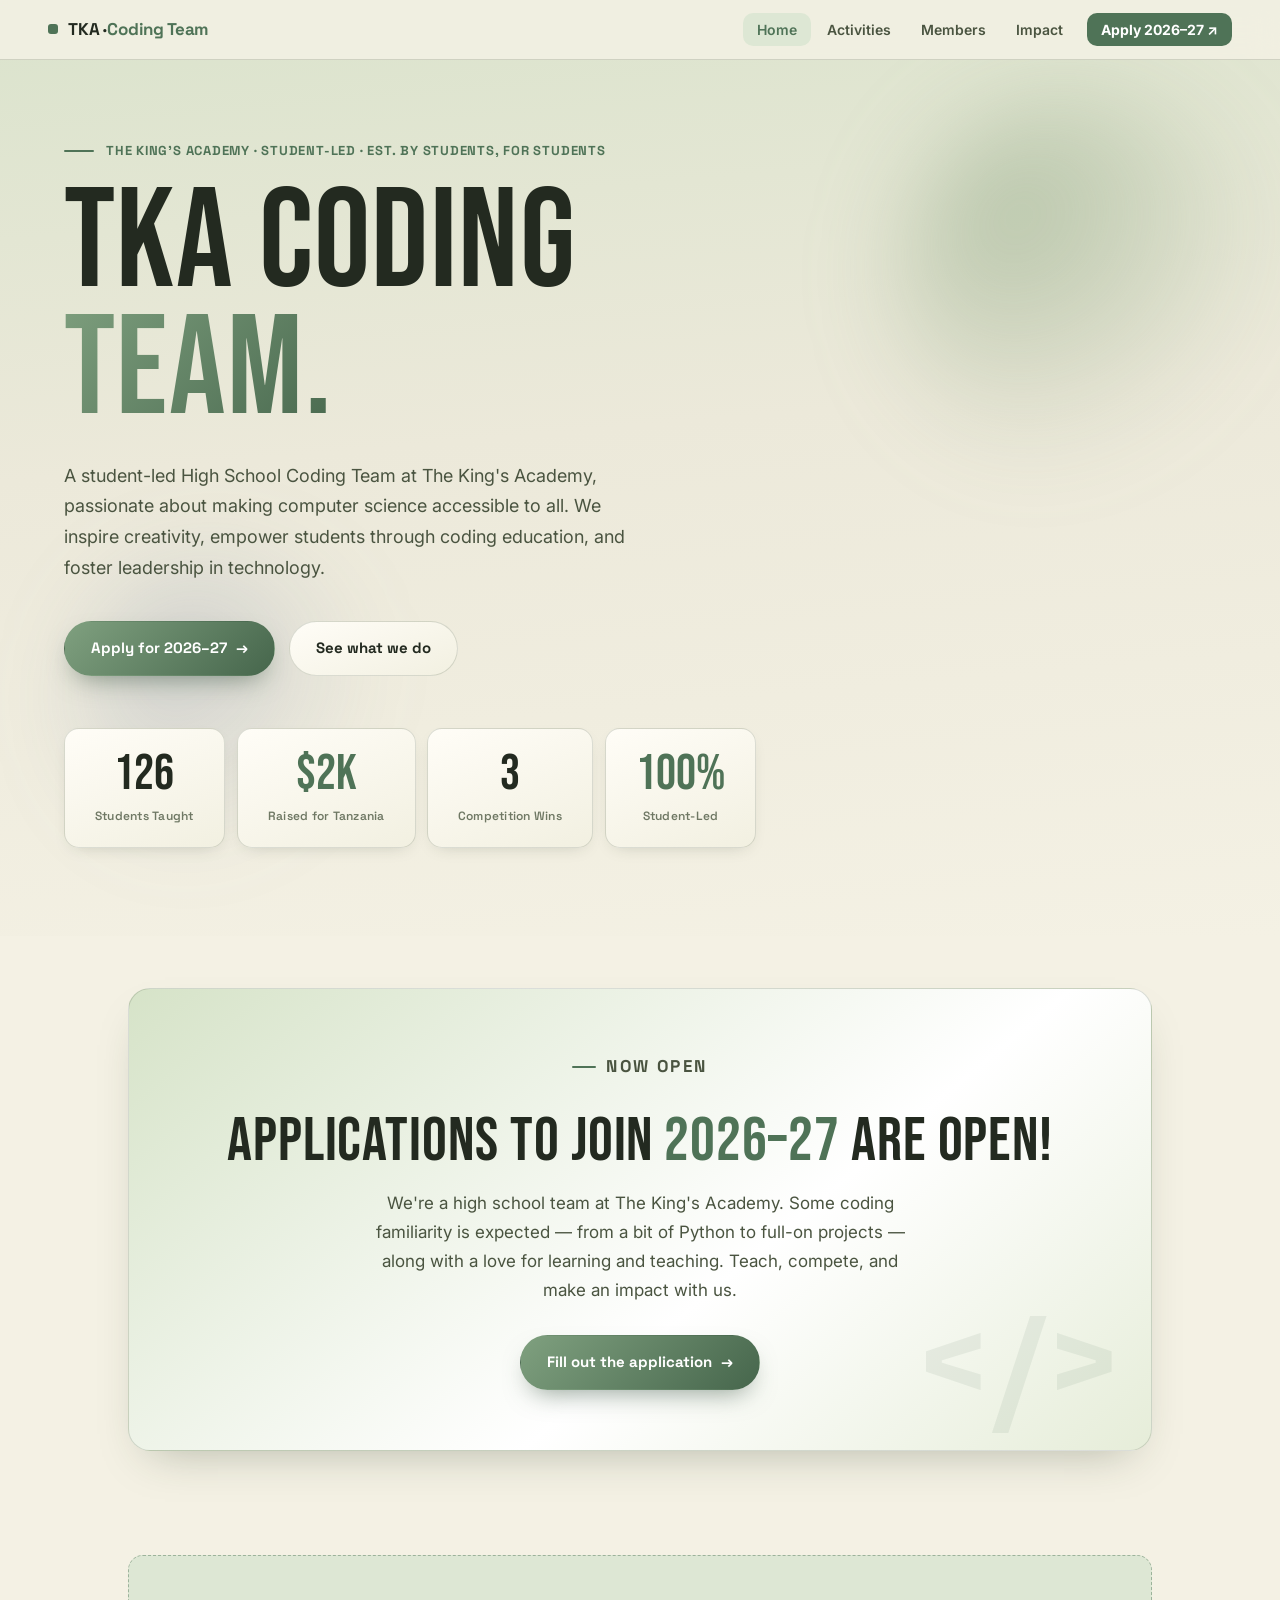
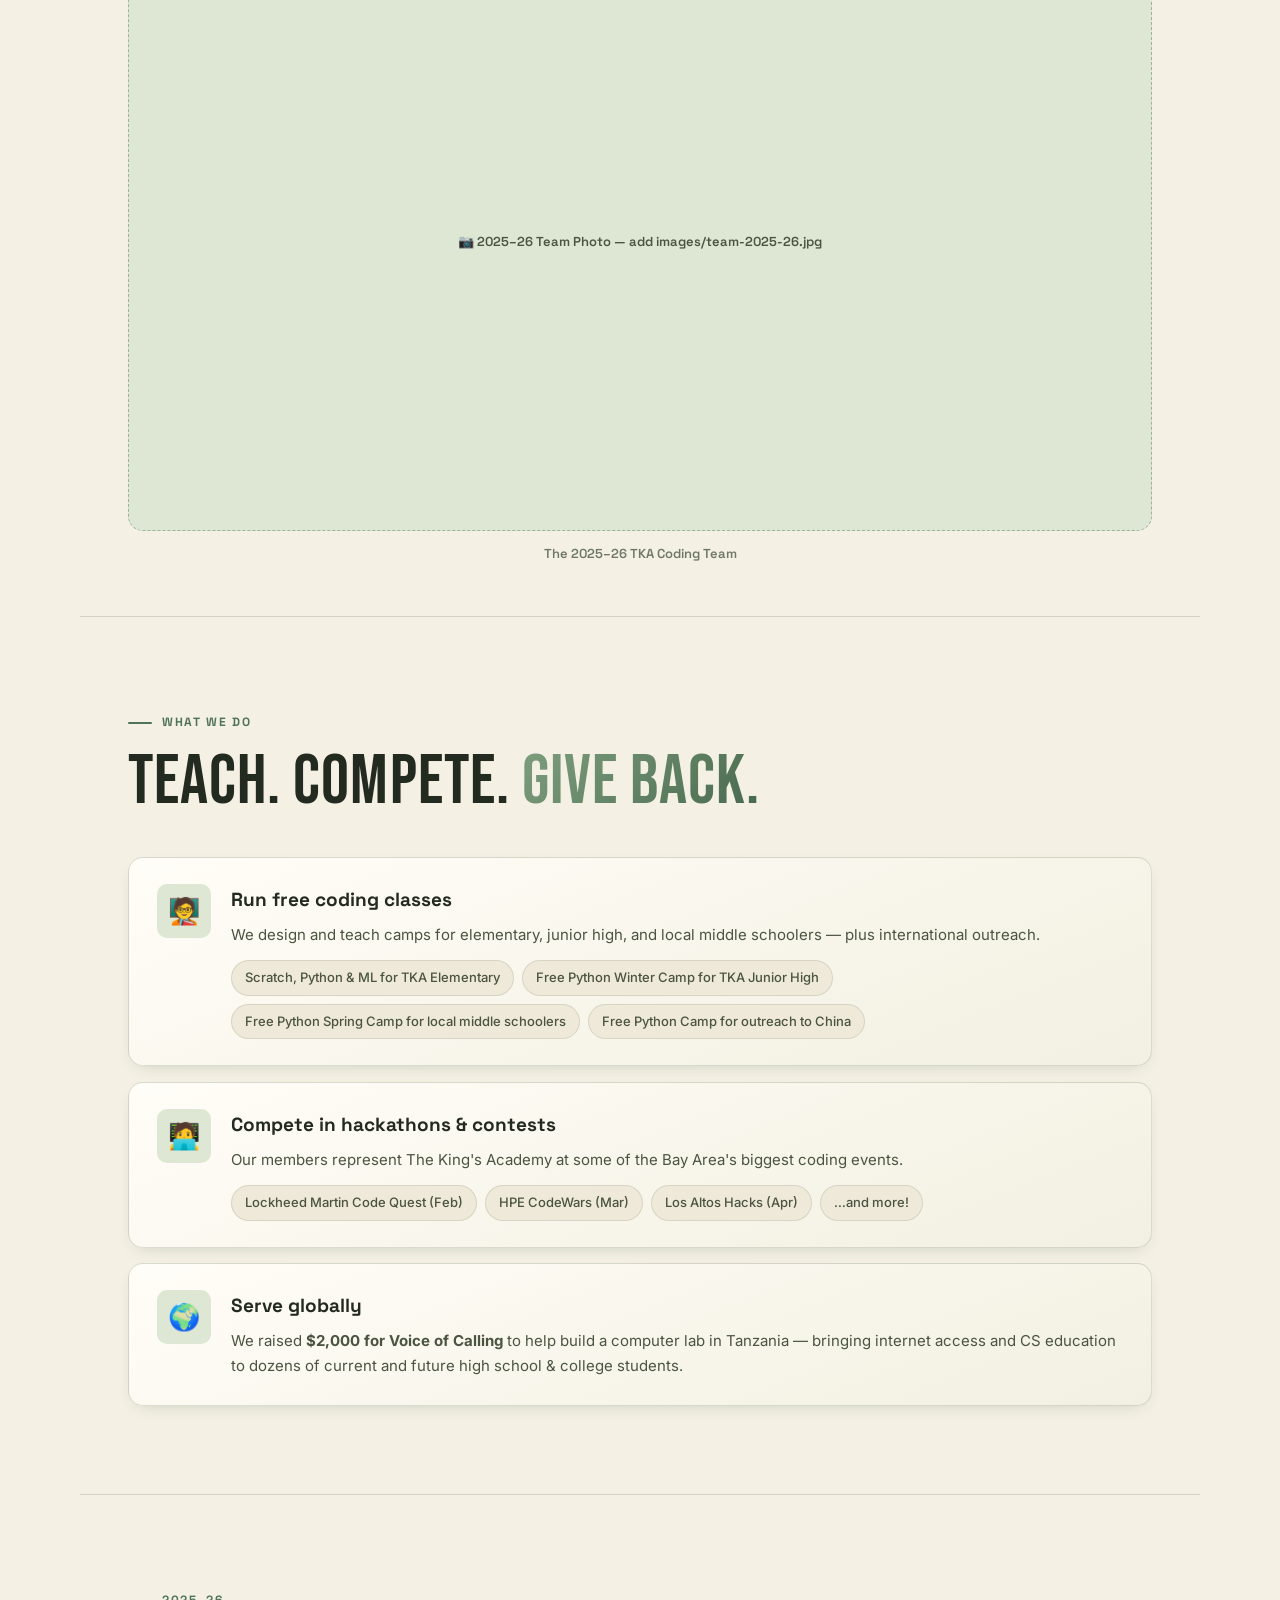
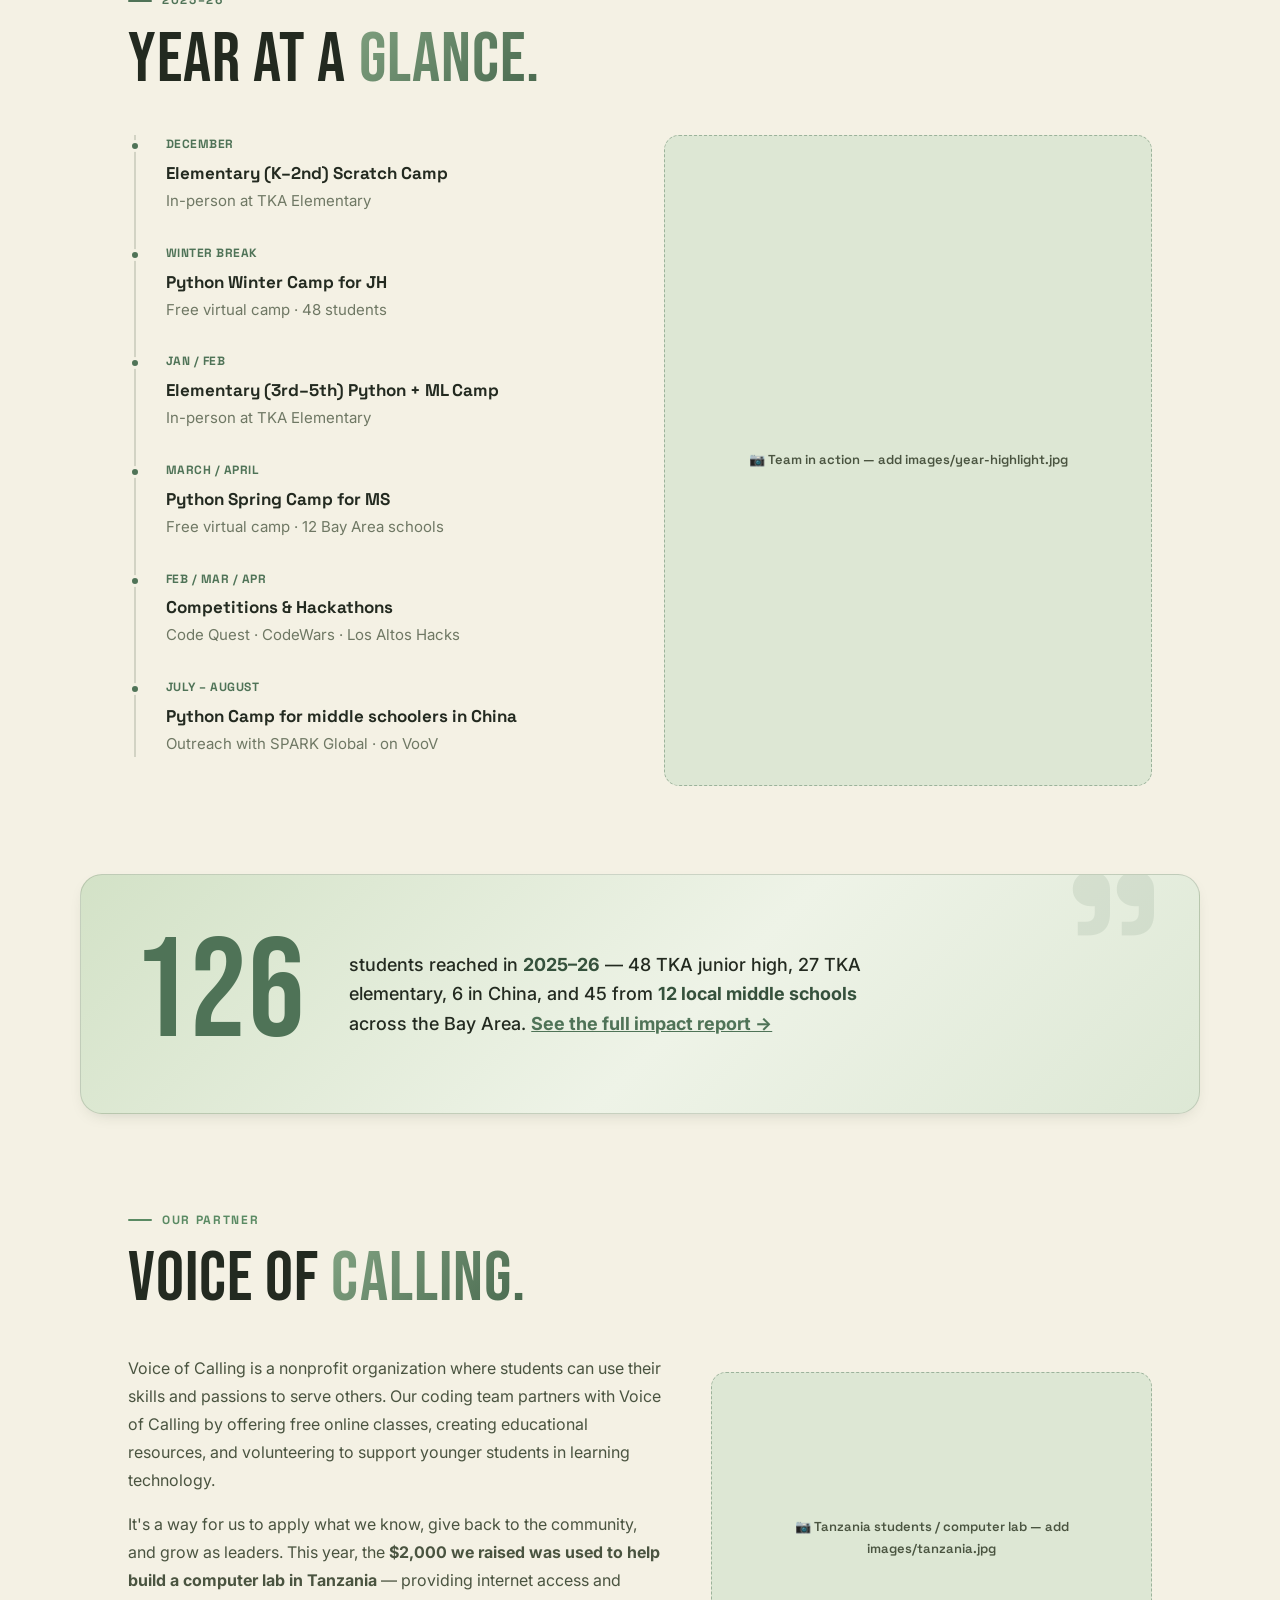
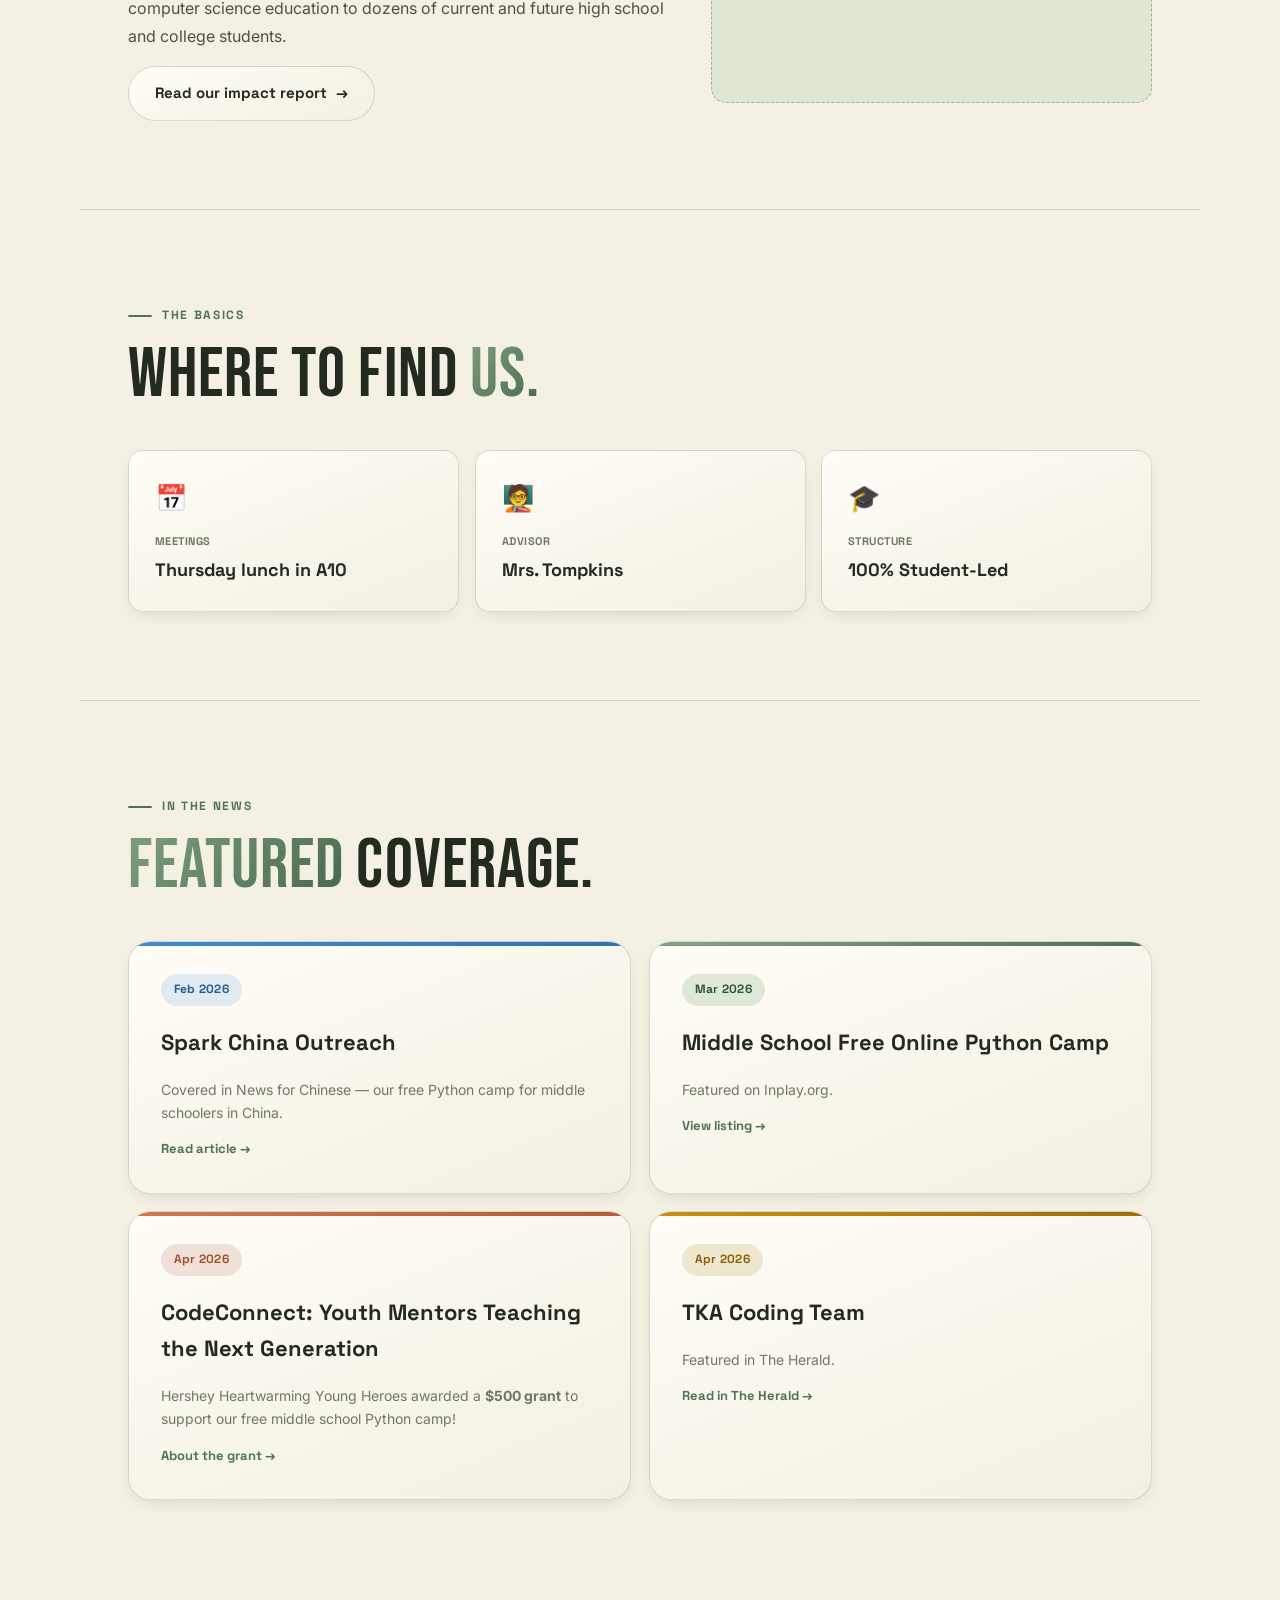
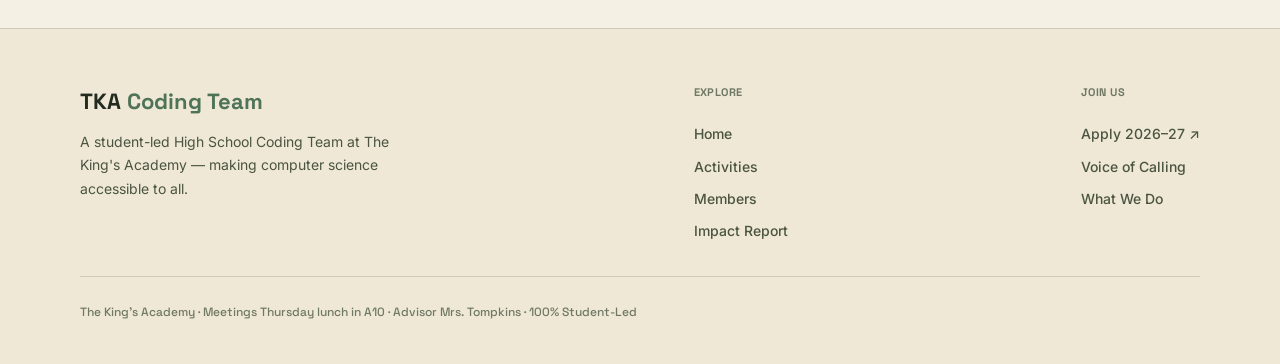
==== index.html @ 3246523d "create" ====
<!DOCTYPE html>
<html lang="en">
<head>
<meta charset="UTF-8">
<meta name="viewport" content="width=device-width, initial-scale=1.0">
<title>TKA Coding Team — The King's Academy</title>
<meta name="description" content="A student-led High School Coding Team at The King's Academy — making computer science accessible to all.">
<link rel="preconnect" href="https://fonts.googleapis.com">
<link rel="preconnect" href="https://fonts.gstatic.com" crossorigin>
<link href="https://fonts.googleapis.com/css2?family=Bebas+Neue&family=Inter:wght@400;500;600;700&family=Space+Grotesk:wght@400;500;600;700&display=swap" rel="stylesheet">
<link rel="icon" type="image/png" href="images/logo.png">
<link rel="apple-touch-icon" href="images/logo.png">
<link rel="stylesheet" href="css/styles.css">
</head>
<body>

<nav>
  <a href="index.html" class="nav-logo">TKA · <span>Coding Team</span></a>
  <button class="nav-toggle" aria-label="Menu">☰</button>
  <ul class="nav-links">
    <li><a href="index.html">Home</a></li>
    <li><a href="activities.html">Activities</a></li>
    <li><a href="members.html">Members</a></li>
    <li><a href="impact.html">Impact</a></li>
    <li><a href="https://docs.google.com/forms/d/12OOObvQFK_eyTiufzC-81fakIv8ijPtO2T-Ucrf9pNE/viewform" class="cta" target="_blank" rel="noopener">Apply 2026–27 ↗</a></li>
  </ul>
</nav>

<!-- ===================== HERO ===================== -->
<header class="hero">
  <div class="hero-watermark">&lt;/&gt;</div>
  <p class="hero-tag">The King's Academy · Student-Led · Est. by students, for students</p>
  <h1>TKA Coding<br><em>Team.</em></h1>
  <p class="hero-sub">A student-led High School Coding Team at The King's Academy, passionate about making computer science accessible to all. We inspire creativity, empower students through coding education, and foster leadership in technology.</p>
  <div class="hero-actions">
    <a class="btn btn-primary" href="https://docs.google.com/forms/d/12OOObvQFK_eyTiufzC-81fakIv8ijPtO2T-Ucrf9pNE/viewform" target="_blank" rel="noopener">Apply for 2026–27 <span class="arrow">→</span></a>
    <a class="btn btn-ghost" href="activities.html">See what we do</a>
  </div>
  <div class="hero-stats">
    <div class="hstat"><span class="hstat-num">126</span><div class="hstat-lbl">Students Taught</div></div>
    <div class="hstat"><span class="hstat-num"><em>$2K</em></span><div class="hstat-lbl">Raised for Tanzania</div></div>
    <div class="hstat"><span class="hstat-num">3</span><div class="hstat-lbl">Competition Wins</div></div>
    <div class="hstat"><span class="hstat-num"><em>100%</em></span><div class="hstat-lbl">Student-Led</div></div>
  </div>
</header>

<!-- ===================== APPLICATION CTA ===================== -->
<section class="section tight">
  <div class="apply-cta fi" style="padding:0;">
    <div class="apply-box">
      <p class="eyebrow">Now Open</p>
      <h2>Applications to join <em>2026–27</em> are open!</h2>
      <p>We're a high school team at The King's Academy. Some coding familiarity is expected — from a bit of Python to full-on projects — along with a love for learning and teaching. Teach, compete, and make an impact with us.</p>
      <a class="btn btn-primary" href="https://docs.google.com/forms/d/12OOObvQFK_eyTiufzC-81fakIv8ijPtO2T-Ucrf9pNE/viewform" target="_blank" rel="noopener">Fill out the application <span class="arrow">→</span></a>
    </div>
  </div>
</section>

<!-- ===================== TEAM PHOTO ===================== -->
<section class="section tight">
  <figure class="photo ratio-16-9 fi" data-label="2025–26 Team Photo — add images/team-2025-26.jpg">
    <img src="images/team-2025-26.jpg" alt="The 2025–26 TKA Coding Team" onerror="this.classList.add('missing')">
  </figure>
  <p class="photo-caption fi">The 2025–26 TKA Coding Team</p>
</section>

<div class="divider"></div>

<!-- ===================== WHAT WE DO ===================== -->
<section id="what" class="section">
  <p class="eyebrow fi">What We Do</p>
  <h2 class="sec fi">Teach. Compete. <em>Give back.</em></h2>
  <div class="do-list fi">
    <div class="do-item">
      <span class="ico">🧑‍🏫</span>
      <div>
        <h4>Run free coding classes</h4>
        <p>We design and teach camps for elementary, junior high, and local middle schoolers — plus international outreach.</p>
        <ul>
          <li>Scratch, Python &amp; ML for TKA Elementary</li>
          <li>Free Python Winter Camp for TKA Junior High</li>
          <li>Free Python Spring Camp for local middle schoolers</li>
          <li>Free Python Camp for outreach to China</li>
        </ul>
      </div>
    </div>
    <div class="do-item">
      <span class="ico">🧑‍💻</span>
      <div>
        <h4>Compete in hackathons &amp; contests</h4>
        <p>Our members represent The King's Academy at some of the Bay Area's biggest coding events.</p>
        <ul>
          <li>Lockheed Martin Code Quest (Feb)</li>
          <li>HPE CodeWars (Mar)</li>
          <li>Los Altos Hacks (Apr)</li>
          <li>…and more!</li>
        </ul>
      </div>
    </div>
    <div class="do-item">
      <span class="ico">🌍</span>
      <div>
        <h4>Serve globally</h4>
        <p>We raised <strong>$2,000 for Voice of Calling</strong> to help build a computer lab in Tanzania — bringing internet access and CS education to dozens of current and future high school &amp; college students.</p>
      </div>
    </div>
  </div>
</section>

<div class="divider"></div>

<!-- ===================== YEAR AT A GLANCE ===================== -->
<section class="section">
  <p class="eyebrow fi">2025–26</p>
  <h2 class="sec fi">Year at a <em>glance.</em></h2>
  <div class="two-col">
    <div class="fi">
      <div class="timeline">
        <div class="tl-item"><div class="tl-month">December</div><div class="tl-title">Elementary (K–2nd) Scratch Camp</div><div class="tl-desc">In-person at TKA Elementary</div></div>
        <div class="tl-item"><div class="tl-month">Winter Break</div><div class="tl-title">Python Winter Camp for JH</div><div class="tl-desc">Free virtual camp · 48 students</div></div>
        <div class="tl-item"><div class="tl-month">Jan / Feb</div><div class="tl-title">Elementary (3rd–5th) Python + ML Camp</div><div class="tl-desc">In-person at TKA Elementary</div></div>
        <div class="tl-item"><div class="tl-month">March / April</div><div class="tl-title">Python Spring Camp for MS</div><div class="tl-desc">Free virtual camp · 12 Bay Area schools</div></div>
        <div class="tl-item"><div class="tl-month">Feb / Mar / Apr</div><div class="tl-title">Competitions &amp; Hackathons</div><div class="tl-desc">Code Quest · CodeWars · Los Altos Hacks</div></div>
        <div class="tl-item"><div class="tl-month">July – August</div><div class="tl-title">Python Camp for middle schoolers in China</div><div class="tl-desc">Outreach with SPARK Global · on VooV</div></div>
      </div>
    </div>
    <div class="fi">
      <figure class="photo ratio-3-4" data-label="Team in action — add images/year-highlight.jpg">
        <img src="images/year-highlight.jpg" alt="Coding Team highlight" onerror="this.classList.add('missing')">
      </figure>
    </div>
  </div>
</section>

<!-- ===================== RECAP PULL BANNER ===================== -->
<div class="pull-banner fi">
  <div class="pb-num">126</div>
  <div class="pb-text">students reached in <strong>2025–26</strong> — 48 TKA junior high, 27 TKA elementary, 6 in China, and 45 from <strong>12 local middle schools</strong> across the Bay Area. <a href="impact.html" style="color:rgba(0,0,0,0.9);text-decoration:underline;">See the full impact report →</a></div>
</div>

<!-- ===================== VOICE OF CALLING ===================== -->
<section id="voc" class="section">
  <p class="eyebrow g fi">Our Partner</p>
  <h2 class="sec g fi">Voice of <em>Calling.</em></h2>
  <div class="voc">
    <div class="voc-text fi">
      <p>Voice of Calling is a nonprofit organization where students can use their skills and passions to serve others. Our coding team partners with Voice of Calling by offering free online classes, creating educational resources, and volunteering to support younger students in learning technology.</p>
      <p>It's a way for us to apply what we know, give back to the community, and grow as leaders. This year, the <strong>$2,000 we raised was used to help build a computer lab in Tanzania</strong> — providing internet access and computer science education to dozens of current and future high school and college students.</p>
      <a class="btn btn-ghost" href="impact.html">Read our impact report <span class="arrow">→</span></a>
    </div>
    <figure class="photo ratio-4-3 fi" data-label="Tanzania students / computer lab — add images/tanzania.jpg">
      <img src="images/tanzania.jpg" alt="Students in Tanzania" onerror="this.classList.add('missing')">
    </figure>
  </div>
</section>

<div class="divider"></div>

<!-- ===================== BASIC INFO ===================== -->
<section class="section">
  <p class="eyebrow fi">The Basics</p>
  <h2 class="sec fi">Where to find <em>us.</em></h2>
  <div class="info-strip fi">
    <div class="info-tile"><span class="ico">📅</span><div class="label">Meetings</div><div class="val">Thursday lunch in A10</div></div>
    <div class="info-tile"><span class="ico">🧑‍🏫</span><div class="label">Advisor</div><div class="val">Mrs. Tompkins</div></div>
    <div class="info-tile"><span class="ico">🎓</span><div class="label">Structure</div><div class="val">100% Student-Led</div></div>
  </div>
</section>

<div class="divider"></div>

<!-- ===================== FEATURED / PRESS ===================== -->
<section class="section">
  <p class="eyebrow fi">In the News</p>
  <h2 class="sec fi"><em>Featured</em> coverage.</h2>
  <div class="grid-2 fi">
    <a class="card" href="https://newsforchinese.com/v3/2026/02/10/%e5%ad%b8%e7%94%9f%e5%9c%98%e9%9a%8a%e5%95%9f%e5%8b%95%e5%9c%8b%e9%9a%9b-python-%e6%95%99%e8%82%b2%e6%8e%a8%e5%bb%a3/" target="_blank" rel="noopener"><div class="card-top top-winter"></div><span class="badge winter">Feb 2026</span><h3>Spark China Outreach</h3><p style="color:var(--muted);font-size:14px;">Covered in News for Chinese — our free Python camp for middle schoolers in China.</p><span class="card-link">Read article →</span></a>
    <a class="card" href="https://www.inplay.org/providers/the-kings-academy/middle-school-free-python-camp" target="_blank" rel="noopener"><div class="card-top top-spring"></div><span class="badge spring">Mar 2026</span><h3>Middle School Free Online Python Camp</h3><p style="color:var(--muted);font-size:14px;">Featured on Inplay.org.</p><span class="card-link">View listing →</span></a>
    <a class="card" href="https://ysa.org/grants/hershey/" target="_blank" rel="noopener"><div class="card-top top-coral"></div><span class="badge coral">Apr 2026</span><h3>CodeConnect: Youth Mentors Teaching the Next Generation</h3><p style="color:var(--muted);font-size:14px;">Hershey Heartwarming Young Heroes awarded a <strong>$500 grant</strong> to support our free middle school Python camp!</p><span class="card-link">About the grant →</span></a>
    <a class="card" href="https://www.tka.org/about/communications/board-default-page/~board/herald/post/tka-coding-wins-3-major-competitions-expands-global-cs-education" target="_blank" rel="noopener"><div class="card-top top-gold"></div><span class="badge gold">Apr 2026</span><h3>TKA Coding Team</h3><p style="color:var(--muted);font-size:14px;">Featured in The Herald.</p><span class="card-link">Read in The Herald →</span></a>
  </div>
</section>

<!-- ===================== FOOTER ===================== -->
<footer>
  <div class="footer-inner">
    <div>
      <div class="footer-brand">TKA <span>Coding Team</span></div>
      <div class="footer-tagline">A student-led High School Coding Team at The King's Academy — making computer science accessible to all.</div>
    </div>
    <div class="footer-nav">
      <div class="footer-col-title">Explore</div>
      <a href="index.html">Home</a>
      <a href="activities.html">Activities</a>
      <a href="members.html">Members</a>
      <a href="impact.html">Impact Report</a>
    </div>
    <div class="footer-nav">
      <div class="footer-col-title">Join Us</div>
      <a href="https://docs.google.com/forms/d/12OOObvQFK_eyTiufzC-81fakIv8ijPtO2T-Ucrf9pNE/viewform" target="_blank" rel="noopener">Apply 2026–27 ↗</a>
      <a href="index.html#voc">Voice of Calling</a>
      <a href="index.html#what">What We Do</a>
    </div>
  </div>
  <div class="footer-meta">
    The King's Academy · Meetings Thursday lunch in A10 · Advisor Mrs. Tompkins · 100% Student-Led
  </div>
</footer>

<script src="js/main.js"></script>
</body>
</html>
---- css/styles.css ----
/* ============================================================
   TKA Coding Team — "sage & code" design system
   Display: Space Grotesk  ·  Body: Inter
   Sage-green, gradient depth, faint code-editor background texture.
   ============================================================ */
*, *::before, *::after { box-sizing: border-box; margin: 0; padding: 0; }

:root {
  /* surfaces — pale sage */
  --bg: #f4f1e4;
  --bg2: #fffdf7;
  --bg3: #efe9d9;
  --bg-soft: #efe8d7;
  --border: rgba(58,74,52,0.13);
  --border2: rgba(58,74,52,0.18);

  /* text */
  --text: #232a20;        /* deep sage charcoal */
  --ink-2: #4a5440;
  --muted: #6f7864;
  --muted2: #a2aa94;

  /* sage green brand + muted supporting accents */
  --green: #4f7357;       --green-soft: #dde7d4;   --green-deep: #35513c;
  --green-bright: #83a483;                          /* light sage for gradients */
  --winter: #5786a8;      --winter-dim: #e0eaf0;   /* muted blue */
  --spring: #5a8a63;      --spring-dim: #dde8d7;   /* sage-green */
  --coral:  #b06a45;      --coral-dim: #efe1d7;    /* muted terracotta */
  --gold:   #927b34;      --gold-dim: #eee7cf;     /* olive gold */
  --accent: #5f6f95;      --accent-dim: #e4e7f0;   /* muted slate */

  /* gradients — soft sage depth */
  --grad-green: linear-gradient(135deg, #7fa07f 0%, #46664c 100%);
  --grad-green-deep: linear-gradient(135deg, #5c7f62 0%, #35513c 100%);
  --grad-soft: linear-gradient(158deg, #fffdf7 0%, #f2f0e1 100%);
  --grad-hero: linear-gradient(175deg, #dae3cc 0%, #ece9da 46%, #f4f1e4 100%);
  --grad-page: radial-gradient(1100px 640px at 82% -12%, rgba(120,150,110,0.16), transparent 60%),
               radial-gradient(860px 560px at -6% 14%, rgba(79,115,87,0.12), transparent 58%);

  /* faint computer-code background texture */
  --code-bg: url("data:image/svg+xml,%3Csvg%20xmlns%3D%27http%3A%2F%2Fwww.w3.org%2F2000%2Fsvg%27%20width%3D%27380%27%20height%3D%27320%27%3E%3Cg%20fill%3D%27%2338553f%27%20fill-opacity%3D%270.055%27%20font-family%3D%27ui-monospace%2CSFMono-Regular%2CMenlo%2CConsolas%2Cmonospace%27%20font-size%3D%2715%27%3E%3Ctext%20x%3D%2722%27%20y%3D%2730%27%20xml%3Aspace%3D%27preserve%27%3Edef%20teach%28student%29%3A%3C%2Ftext%3E%3Ctext%20x%3D%2722%27%20y%3D%2756%27%20xml%3Aspace%3D%27preserve%27%3E%20%20%20%20while%20student.curious%3A%3C%2Ftext%3E%3Ctext%20x%3D%2722%27%20y%3D%2782%27%20xml%3Aspace%3D%27preserve%27%3E%20%20%20%20%20%20%20%20learn%28%22python%22%29%3C%2Ftext%3E%3Ctext%20x%3D%2722%27%20y%3D%27108%27%20xml%3Aspace%3D%27preserve%27%3E%20%20%20%20%20%20%20%20build%28project%29%3C%2Ftext%3E%3Ctext%20x%3D%2722%27%20y%3D%27134%27%20xml%3Aspace%3D%27preserve%27%3E%20%20%20%20return%20confidence%3C%2Ftext%3E%3Ctext%20x%3D%2722%27%20y%3D%27186%27%20xml%3Aspace%3D%27preserve%27%3Efor%20kid%20in%20classroom%3A%3C%2Ftext%3E%3Ctext%20x%3D%2722%27%20y%3D%27212%27%20xml%3Aspace%3D%27preserve%27%3E%20%20%20%20kid.write_code%28%29%3C%2Ftext%3E%3Ctext%20x%3D%2722%27%20y%3D%27264%27%20xml%3Aspace%3D%27preserve%27%3Eimpact%20%3D%20mentors%20%2A%20students%3C%2Ftext%3E%3Ctext%20x%3D%2722%27%20y%3D%27290%27%20xml%3Aspace%3D%27preserve%27%3Eprint%28%22TKA%20Coding%20Team%22%29%3C%2Ftext%3E%3C%2Fg%3E%3C%2Fsvg%3E");

  --shadow-sm: 0 6px 18px -10px rgba(40,55,35,0.28);
  --shadow: 0 20px 44px -22px rgba(40,55,35,0.34);
  --shadow-lg: 0 40px 70px -28px rgba(40,55,35,0.46);

  --maxw: 1120px;
  --r-lg: 22px;
  --r-md: 15px;
  --r-sm: 10px;

  --font-display: 'Space Grotesk', ui-sans-serif, system-ui, sans-serif;
  --font-body: 'Inter', ui-sans-serif, system-ui, sans-serif;
  --font-title: 'Bebas Neue', 'Space Grotesk', sans-serif;
}

html { scroll-behavior: smooth; }
body {
  background-color: var(--bg);
  background-image: var(--code-bg), var(--grad-page);
  background-attachment: fixed;
  color: var(--text);
  font-family: var(--font-body);
  overflow-x: hidden;
  line-height: 1.65;
  -webkit-font-smoothing: antialiased;
}
a { color: inherit; }
::selection { background: var(--green-soft); color: var(--green-deep); }

/* ---------- NAV ---------- */
nav {
  position: fixed; top: 0; left: 0; right: 0; z-index: 200;
  background: rgba(244,241,228,0.85); backdrop-filter: blur(14px);
  border-bottom: 1px solid var(--border2);
  padding: 0 48px; height: 60px;
  display: flex; align-items: center; justify-content: space-between;
}
.nav-logo {
  font-family: var(--font-display); font-size: 17px; font-weight: 800;
  color: var(--text); text-decoration: none; letter-spacing: -0.01em;
  display: inline-flex; align-items: center;
}
.nav-logo::before { content: ''; width: 10px; height: 10px; border-radius: 3px; background: var(--green); display: inline-block; margin-right: 10px; }
.nav-logo span { color: var(--green); }
.nav-links { display: flex; gap: 2px; list-style: none; align-items: center; }
.nav-links a {
  color: var(--ink-2); text-decoration: none; font-size: 14px; font-weight: 600;
  padding: 8px 14px; border-radius: var(--r-sm); transition: all 0.15s;
}
.nav-links a:hover, .nav-links a.active { color: var(--green); background: var(--green-soft); }
.nav-links a.cta {
  background: var(--green); color: #fff; font-weight: 700; margin-left: 8px;
}
.nav-links a.cta:hover { background: var(--green-deep); color: #fff; }
.nav-toggle { display: none; background: none; border: none; color: var(--text); font-size: 22px; cursor: pointer; padding: 6px 10px; }
@media (max-width: 820px) {
  nav { padding: 0 18px; }
  .nav-toggle { display: block; }
  .nav-links {
    position: absolute; top: 60px; left: 0; right: 0; flex-direction: column;
    background: rgba(244,241,228,0.96); backdrop-filter: blur(14px);
    border-bottom: 1px solid var(--border2); box-shadow: var(--shadow);
    padding: 12px 18px; gap: 4px; display: none;
  }
  .nav-links.open { display: flex; }
  .nav-links a { width: 100%; padding: 13px 14px; }
  .nav-links a.cta { margin-left: 0; text-align: center; margin-top: 6px; }
}

/* ---------- LAYOUT PRIMITIVES ---------- */
.section { max-width: var(--maxw); margin: 0 auto; padding: 88px 48px; }
.section.tight { padding-top: 52px; padding-bottom: 52px; }
@media (max-width: 640px) { .section { padding: 58px 24px; } }

.divider { width: min(var(--maxw), calc(100% - 96px)); height: 1px; margin: 0 auto; background: var(--border2); }

.eyebrow {
  font-family: var(--font-display); font-size: 12px; font-weight: 700;
  letter-spacing: 0.14em; text-transform: uppercase; color: var(--green);
  margin-bottom: 14px; display: inline-flex; align-items: center; gap: 10px;
}
.eyebrow::before { content: ''; width: 24px; height: 2px; background: var(--green); border-radius: 2px; }
.eyebrow.g { color: var(--spring); }
.eyebrow.g::before { background: var(--spring); }
.eyebrow.c { color: var(--coral); }
.eyebrow.c::before { background: var(--coral); }
.eyebrow.gold { color: var(--gold); }
.eyebrow.gold::before { background: var(--gold); }

h2.sec {
  font-family: var(--font-title); font-size: clamp(42px, 5.6vw, 70px);
  font-weight: 400; line-height: 1.0; letter-spacing: 0.015em; margin-bottom: 40px;
}
h2.sec em { font-style: normal; background: var(--grad-green); -webkit-background-clip: text; background-clip: text; color: transparent; }
h2.sec.g em { background: linear-gradient(135deg, #83a483, #46664c); -webkit-background-clip: text; background-clip: text; color: transparent; }
h2.sec.c em { background: linear-gradient(135deg, #d1794f, #9c4522); -webkit-background-clip: text; background-clip: text; color: transparent; }
.sec-intro { font-size: 17px; color: var(--ink-2); max-width: 640px; margin: -22px 0 44px; line-height: 1.7; font-weight: 450; }

/* ---------- HERO ---------- */
.hero {
  min-height: 86vh; display: flex; flex-direction: column; justify-content: center;
  padding: 140px 64px 88px; position: relative; overflow: hidden;
  background: var(--grad-hero);
}
.hero-watermark { display: none; }
.hero-tag {
  font-family: var(--font-display); font-size: 13px; font-weight: 700;
  letter-spacing: 0.06em; color: var(--green); margin-bottom: 20px;
  display: inline-flex; align-items: center; gap: 12px; text-transform: uppercase;
}
.hero-tag::before { content: ''; width: 30px; height: 2px; background: var(--green); border-radius: 2px; }
.hero h1 {
  font-family: var(--font-title); font-size: clamp(66px, 11vw, 150px);
  font-weight: 400; line-height: 0.9; letter-spacing: 0.01em; margin-bottom: 26px;
}
.hero h1 em { font-style: normal; background: var(--grad-green); -webkit-background-clip: text; background-clip: text; color: transparent; }
.hero-sub { font-size: 18px; color: var(--ink-2); max-width: 580px; line-height: 1.7; margin-bottom: 38px; }
.hero-actions { display: flex; gap: 14px; flex-wrap: wrap; margin-bottom: 52px; }
.hero-stats { display: flex; gap: 12px; flex-wrap: wrap; width: fit-content; }
.hstat {
  background: var(--grad-soft); border: 1px solid var(--border2); border-radius: var(--r-md);
  padding: 20px 30px; text-align: center; box-shadow: var(--shadow-sm);
}
.hstat-num { font-family: var(--font-title); font-size: 50px; font-weight: 400; color: var(--text); display: block; line-height: 1; }
.hstat-num em { font-style: normal; color: var(--green); }
.hstat-lbl { font-family: var(--font-display); font-size: 12px; font-weight: 600; color: var(--muted); letter-spacing: 0.02em; margin-top: 8px; }
@media (max-width: 640px) {
  .hero { padding: 120px 24px 56px; min-height: 78vh; }
  .hero-stats { width: 100%; }
  .hstat { flex: 1 1 42%; padding: 16px 12px; }
}

/* ---------- BUTTONS ---------- */
.btn {
  display: inline-flex; align-items: center; gap: 9px; text-decoration: none;
  font-family: var(--font-display); font-weight: 700; font-size: 15px;
  padding: 14px 26px; border-radius: 100px; transition: transform 0.16s, box-shadow 0.16s, background 0.16s, color 0.16s;
  border: 1px solid transparent; cursor: pointer;
}
.btn-primary { background: var(--grad-green); color: #fff; box-shadow: 0 12px 26px -10px rgba(53,81,60,0.55); }
.btn-primary:hover { background: var(--grad-green-deep); transform: translateY(-2px); }
.btn-ghost { background: var(--grad-soft); color: var(--text); border-color: var(--border2); }
.btn-ghost:hover { border-color: var(--green); color: var(--green); transform: translateY(-2px); }
.btn .arrow { transition: transform 0.16s; }
.btn:hover .arrow { transform: translateX(3px); }

/* ---------- PHOTO PLACEHOLDERS ---------- */
/* Drop a matching file into /images and it appears automatically. */
.photo {
  position: relative; border-radius: var(--r-md); overflow: hidden;
  background: var(--green-soft); border: 1px solid var(--border2); min-height: 200px;
  display: flex; align-items: center; justify-content: center;
}
.photo img { width: 100%; height: 100%; object-fit: cover; display: block; }
.photo img.missing { display: none; }
.photo::after {
  content: '📷  ' attr(data-label);
  position: absolute; inset: 0; display: none;
  align-items: center; justify-content: center; text-align: center; padding: 24px;
  font-family: var(--font-display); font-weight: 600; font-size: 13px;
  color: var(--ink-2); line-height: 1.7;
}
.photo:has(img.missing)::after, .photo.empty::after { display: flex; }
.photo:has(img.missing), .photo.empty { border-style: dashed; border-color: rgba(79,115,87,0.45); }
.photo.ratio-4-3 { aspect-ratio: 4 / 3; }
.photo.ratio-1-1 { aspect-ratio: 1 / 1; }
.photo.ratio-16-9 { aspect-ratio: 16 / 9; }
.photo.ratio-3-4 { aspect-ratio: 3 / 4; }

.photo-caption { font-family: var(--font-display); font-size: 13px; font-weight: 600; color: var(--muted); margin-top: 12px; text-align: center; }

.photo-grid { display: grid; gap: 16px; }
.photo-grid.cols-2 { grid-template-columns: 1fr 1fr; }
.photo-grid.cols-3 { grid-template-columns: repeat(3, 1fr); }
@media (max-width: 720px) { .photo-grid.cols-3 { grid-template-columns: 1fr 1fr; } }
@media (max-width: 520px) { .photo-grid.cols-2, .photo-grid.cols-3 { grid-template-columns: 1fr; } }

/* ---------- CAROUSEL ---------- */
.carousel { position: relative; }
.carousel-track-wrap { overflow: hidden; border-radius: var(--r-lg); box-shadow: var(--shadow-sm); border: 1px solid var(--border2); }
.carousel-track { display: flex; transition: transform 0.5s cubic-bezier(0.22, 1, 0.36, 1); }
.carousel-slide { min-width: 100%; }
.carousel-slide .photo { border-radius: 0; aspect-ratio: 16 / 9; min-height: 0; border: none; }
.carousel-slide .slide-caption {
  display: flex; align-items: center; gap: 12px; margin-top: 16px;
  font-size: 15px; color: var(--ink-2); font-weight: 500; flex-wrap: wrap;
}
.carousel-slide .slide-caption .tag {
  font-family: var(--font-display); font-size: 12px; font-weight: 700; letter-spacing: 0.03em;
  text-transform: uppercase; color: #fff; background: var(--green);
  padding: 5px 13px; border-radius: 100px;
}
.carousel-btn {
  position: absolute; top: calc(50% - 34px); transform: translateY(-50%); z-index: 5;
  width: 46px; height: 46px; border-radius: 50%; border: 1px solid var(--border2);
  background: rgba(255,255,255,0.94); backdrop-filter: blur(6px); color: var(--green);
  font-size: 22px; cursor: pointer; display: flex; align-items: center; justify-content: center;
  transition: all 0.15s; box-shadow: var(--shadow-sm); font-family: var(--font-display); line-height: 0;
}
.carousel-btn:hover { background: var(--green); color: #fff; }
.carousel-btn.prev { left: 16px; }
.carousel-btn.next { right: 16px; }
.carousel-dots { display: flex; gap: 8px; justify-content: center; margin-top: 20px; }
.carousel-dot { width: 8px; height: 8px; border-radius: 50%; background: var(--muted2); border: none; cursor: pointer; padding: 0; transition: all 0.2s; }
.carousel-dot.active { background: var(--green); width: 26px; border-radius: 100px; }
@media (max-width: 640px) { .carousel-slide .photo { aspect-ratio: 4/3; } }

/* ---------- CARDS / INFO ---------- */
.card {
  background: var(--grad-soft); border: 1px solid var(--border2); border-radius: var(--r-lg);
  padding: 32px; position: relative; overflow: hidden; box-shadow: var(--shadow-sm);
  transition: transform 0.2s, box-shadow 0.2s, border-color 0.2s; text-decoration: none; color: inherit;
  display: block;
}
.card:hover { transform: translateY(-3px); box-shadow: var(--shadow); }
a.card:hover { border-color: var(--green); }
.card-top { height: 4px; position: absolute; top: 0; left: 0; right: 0; }
.top-winter { background: linear-gradient(90deg, #3d8fd0, #2b74b0); }
.top-spring { background: linear-gradient(90deg, var(--green-bright), var(--green)); }
.top-coral  { background: linear-gradient(90deg, #d1794f, #b85a34); }
.top-gold   { background: linear-gradient(90deg, #c79215, #9c6e0a); }

.card-link { display: inline-flex; align-items: center; gap: 6px; margin-top: 14px; font-family: var(--font-display); font-size: 13px; font-weight: 700; color: var(--green); }
a.card:hover .card-link { text-decoration: underline; }

.badge {
  display: inline-flex; align-items: center; gap: 6px; font-family: var(--font-display);
  font-size: 12px; font-weight: 700; letter-spacing: 0.02em;
  padding: 6px 13px; border-radius: 100px; margin-bottom: 18px;
}
.badge.winter { background: var(--winter-dim); color: #235f92; }
.badge.spring { background: var(--spring-dim); color: var(--green-deep); }
.badge.coral  { background: var(--coral-dim); color: #a1502f; }
.badge.gold   { background: var(--gold-dim); color: #8a6109; }

.card h3 { font-family: var(--font-display); font-size: 22px; font-weight: 700; margin-bottom: 18px; color: var(--text); }
.info-row { display: flex; gap: 10px; margin-bottom: 10px; font-size: 15px; color: var(--ink-2); line-height: 1.5; }
.info-row .ic { flex-shrink: 0; }
.info-row strong { color: var(--text); font-weight: 700; }
.card-note { margin-top: 20px; padding-top: 18px; border-top: 1px solid var(--border); font-size: 14px; color: var(--ink-2); line-height: 1.7; }
.card-note strong { font-family: var(--font-display); font-size: 11px; font-weight: 700; letter-spacing: 0.04em; text-transform: uppercase; color: var(--muted); display: block; margin-bottom: 8px; }

.grid-2 { display: grid; grid-template-columns: 1fr 1fr; gap: 18px; }
.grid-3 { display: grid; grid-template-columns: repeat(3, 1fr); gap: 18px; }
@media (max-width: 820px) { .grid-3 { grid-template-columns: 1fr 1fr; } }
@media (max-width: 700px) { .grid-2 { grid-template-columns: 1fr; } }
@media (max-width: 560px) { .grid-3 { grid-template-columns: 1fr; } }

.result-pill { display: inline-flex; align-items: center; gap: 7px; margin: 6px 6px 0 0; padding: 8px 14px; border-radius: 100px; font-size: 14px; font-weight: 700; background: var(--gold-dim); color: #8a6109; white-space: nowrap; max-width: 100%; }

/* ---------- PULL BANNER ---------- */
.pull-banner {
  max-width: var(--maxw); margin: 0 auto; border-radius: var(--r-lg);
  background: linear-gradient(135deg, #d3e2c7 0%, #eef3e7 55%, #dde8d5 100%);
  padding: 56px 52px; display: flex; align-items: center; gap: 44px;
  overflow: hidden; position: relative; border: 1px solid var(--border2); box-shadow: var(--shadow-sm);
}
.pull-banner.green { background: linear-gradient(135deg, #d3e2c7, #dfe8ef); }
.pull-banner::after {
  content: '"'; position: absolute; right: 34px; top: -30px;
  font-family: var(--font-display); font-size: 200px; font-weight: 800; color: rgba(79,115,87,0.12);
  line-height: 1; pointer-events: none;
}
.pb-num { font-family: var(--font-title); font-size: clamp(74px,11vw,142px); font-weight: 400; color: var(--green); line-height: 0.9; letter-spacing: 0.01em; flex-shrink: 0; }
.pb-text { color: var(--text); font-size: 18px; line-height: 1.65; max-width: 520px; font-weight: 500; }
.pb-text strong { color: var(--green-deep); font-weight: 700; }
.pb-text a { color: var(--green) !important; font-weight: 700; text-decoration: underline; }
@media (max-width: 640px) { .pull-banner { flex-direction: column; gap: 16px; padding: 42px 26px; text-align: center; } }

/* ---------- APPLICATION CTA ---------- */
.apply-cta { max-width: var(--maxw); margin: 0 auto; }
.apply-box {
  background: linear-gradient(140deg, #d6e3c8 0%, #ffffff 60%, #e6edd9 100%);
  border: 1px solid var(--border2); border-radius: var(--r-lg);
  padding: 60px 52px; text-align: center; position: relative; overflow: hidden;
  box-shadow: var(--shadow);
}
.apply-box::before { content: '</>'; position: absolute; right: 26px; bottom: -20px; font-family: var(--font-display); font-size: 130px; font-weight: 800; color: rgba(79,115,87,0.09); pointer-events: none; }
.apply-box > * { position: relative; }
.apply-box .eyebrow { justify-content: center; }
.apply-box h2 { font-family: var(--font-title); font-size: clamp(38px,5.4vw,62px); font-weight: 400; line-height: 1.0; letter-spacing: 0.015em; margin-bottom: 16px; }
.apply-box h2 em { font-style: normal; color: var(--green); }
.apply-box p { color: var(--ink-2); font-size: 17px; max-width: 540px; margin: 0 auto 30px; line-height: 1.7; }
@media (max-width: 640px) { .apply-box { padding: 44px 26px; } }

/* ---------- BOARD / MEMBERS ---------- */
.board-grid { display: grid; grid-template-columns: repeat(4, 1fr); gap: 18px; }
@media (max-width: 900px) { .board-grid { grid-template-columns: repeat(3, 1fr); } }
@media (max-width: 640px) { .board-grid { grid-template-columns: repeat(2, 1fr); } }
@media (max-width: 420px) { .board-grid { grid-template-columns: 1fr; } }
.board-card { background: var(--grad-soft); border: 1px solid var(--border2); border-radius: var(--r-md); overflow: hidden; box-shadow: var(--shadow-sm); transition: transform 0.2s, box-shadow 0.2s; }
.board-card:hover { transform: translateY(-3px); box-shadow: var(--shadow); }
.board-card .photo { border-radius: 0; border: none; border-bottom: 1px solid var(--border); }
.board-body { padding: 18px 18px 20px; }
.board-role { font-family: var(--font-display); font-size: 11px; font-weight: 700; letter-spacing: 0.04em; text-transform: uppercase; color: var(--green); margin-bottom: 6px; }
.board-name { font-family: var(--font-display); font-size: 19px; font-weight: 700; }
.board-grade { font-size: 13px; color: var(--muted); margin-top: 2px; font-weight: 500; }

.roster { display: grid; grid-template-columns: repeat(auto-fill, minmax(220px, 1fr)); gap: 12px; }
.member-chip { display: flex; align-items: center; gap: 12px; background: var(--grad-soft); border: 1px solid var(--border2); border-radius: var(--r-sm); padding: 12px 16px; box-shadow: var(--shadow-sm); transition: transform 0.15s, box-shadow 0.15s; }
.member-chip:hover { transform: translateY(-2px); box-shadow: var(--shadow); }
.avatar { width: 40px; height: 40px; border-radius: 50%; flex-shrink: 0; color: #fff; display: flex; align-items: center; justify-content: center; font-family: var(--font-display); font-size: 14px; font-weight: 700; background: var(--green); }
.member-info { min-width: 0; }
.member-name { font-family: var(--font-display); font-size: 15px; font-weight: 700; color: var(--text); }
.member-grade { font-size: 12px; color: var(--muted); font-weight: 500; }

/* ---------- TIMELINE ---------- */
.timeline { border-left: 2px solid var(--border2); padding-left: 30px; margin-left: 6px; }
.tl-item { position: relative; padding-bottom: 30px; }
.tl-item:last-child { padding-bottom: 0; }
.tl-item::before { content: ''; position: absolute; left: -37px; top: 5px; width: 12px; height: 12px; border-radius: 50%; background: var(--green); border: 3px solid var(--bg); }
.tl-month { font-family: var(--font-display); font-size: 12px; font-weight: 700; letter-spacing: 0.04em; text-transform: uppercase; color: var(--green); margin-bottom: 4px; }
.tl-title { font-family: var(--font-display); font-size: 17px; font-weight: 700; color: var(--text); }
.tl-desc { font-size: 15px; color: var(--muted); margin-top: 2px; }

/* ---------- INFO STRIP ---------- */
.info-strip { display: grid; grid-template-columns: repeat(3, 1fr); gap: 16px; }
@media (max-width: 700px) { .info-strip { grid-template-columns: 1fr; } }
.info-tile { background: var(--grad-soft); border: 1px solid var(--border2); border-radius: var(--r-md); padding: 26px; box-shadow: var(--shadow-sm); }
.info-tile .ico { font-size: 26px; margin-bottom: 12px; display: block; }
.info-tile .label { font-family: var(--font-display); font-size: 11px; font-weight: 700; letter-spacing: 0.04em; text-transform: uppercase; color: var(--muted); margin-bottom: 5px; }
.info-tile .val { font-family: var(--font-display); font-size: 18px; font-weight: 700; color: var(--text); }

/* ---------- WHAT WE DO ---------- */
.do-list { display: flex; flex-direction: column; gap: 16px; }
.do-item { display: flex; gap: 20px; align-items: flex-start; background: var(--grad-soft); border: 1px solid var(--border2); border-radius: var(--r-md); padding: 26px 28px; box-shadow: var(--shadow-sm); transition: transform 0.2s, box-shadow 0.2s; }
.do-item:hover { transform: translateY(-2px); box-shadow: var(--shadow); }
.do-item .ico { font-size: 26px; flex-shrink: 0; background: var(--green-soft); width: 54px; height: 54px; display: flex; align-items: center; justify-content: center; border-radius: var(--r-sm); }
.do-item h4 { font-family: var(--font-display); font-size: 19px; font-weight: 700; margin-bottom: 8px; }
.do-item p { font-size: 15px; color: var(--ink-2); line-height: 1.65; }
.do-item ul { list-style: none; margin-top: 12px; display: flex; flex-wrap: wrap; gap: 8px; }
.do-item li { font-size: 13px; font-weight: 500; color: var(--ink-2); background: var(--bg3); border: 1px solid var(--border); padding: 6px 13px; border-radius: 100px; }

/* ---------- METRICS ---------- */
.metrics-row { display: grid; grid-template-columns: repeat(4, 1fr); gap: 16px; }
@media (max-width: 800px) { .metrics-row { grid-template-columns: repeat(2, 1fr); } }
.mcard { background: var(--grad-soft); border: 1px solid var(--border2); border-radius: var(--r-md); padding: 28px 20px; text-align: center; position: relative; overflow: hidden; box-shadow: var(--shadow-sm); transition: transform 0.2s, box-shadow 0.2s; }
.mcard:hover { transform: translateY(-3px); box-shadow: var(--shadow); }
.mcard::before { content: ''; position: absolute; bottom: 0; left: 0; right: 0; height: 4px; }
.mcard.win::before { background: var(--winter); }
.mcard.spr::before { background: var(--spring); }
.mcard.cor::before { background: var(--coral); }
.mcard.blu::before { background: var(--accent); }
.mcard.gld::before { background: var(--gold); }
.mnum { font-family: var(--font-title); font-size: 54px; font-weight: 400; display: block; line-height: 1; margin-bottom: 8px; }
.mcard.win .mnum { color: var(--winter); }
.mcard.spr .mnum { color: var(--spring); }
.mcard.cor .mnum { color: var(--coral); }
.mcard.blu .mnum { color: var(--accent); }
.mcard.gld .mnum { color: var(--gold); }
.mlabel { font-family: var(--font-display); font-size: 13px; font-weight: 700; color: var(--text); line-height: 1.4; }
.msub { font-size: 12px; color: var(--muted); margin-top: 6px; font-weight: 500; }

/* ---------- BARS ---------- */
.two-col { display: grid; grid-template-columns: 1fr 1fr; gap: 48px; }
@media (max-width: 660px) { .two-col { grid-template-columns: 1fr; } }
.col-header { font-family: var(--font-display); font-size: 13px; font-weight: 700; letter-spacing: 0.03em; margin-bottom: 24px; padding-bottom: 14px; border-bottom: 1px solid var(--border2); }
.col-header.wh { color: var(--winter); }
.col-header.sh { color: var(--spring); }
.bar-group { margin-bottom: 22px; }
.bar-meta { display: flex; justify-content: space-between; align-items: baseline; margin-bottom: 7px; }
.bar-label { font-size: 15px; font-weight: 600; color: var(--text); }
.bar-val-text { font-family: var(--font-display); font-size: 13px; font-weight: 700; color: var(--muted); }
.bar-track { height: 10px; background: var(--bg3); border-radius: 100px; overflow: hidden; }
.bar-fill { height: 100%; border-radius: 100px; width: 0; transition: width 1s cubic-bezier(0.22,1,0.36,1); }
.bf-before { background: var(--muted2); }
.bf-winter { background: var(--winter); }
.bf-spring { background: var(--spring); }
.bf-coral { background: var(--coral); }
.bf-blue { background: var(--accent); }
.bar-sub { font-size: 12px; color: var(--muted); margin-top: 5px; font-weight: 500; }

/* ---------- QUOTES ---------- */
.quotes-row { display: grid; grid-template-columns: repeat(3, 1fr); gap: 16px; }
@media (max-width: 700px) { .quotes-row { grid-template-columns: 1fr; } }
.qcard { background: var(--grad-soft); border: 1px solid var(--border2); border-radius: var(--r-md); padding: 28px 26px 24px; box-shadow: var(--shadow-sm); }
.qmark { font-family: var(--font-display); font-size: 54px; color: var(--green); opacity: 0.35; display: block; line-height: 0.6; margin-bottom: 14px; }
.qtext { font-size: 16px; color: var(--text); line-height: 1.65; font-weight: 500; }
.qsrc { margin-top: 16px; display: flex; align-items: center; gap: 8px; }
.qdot { width: 8px; height: 8px; border-radius: 50%; }
.qdot.w { background: var(--winter); }
.qdot.s { background: var(--spring); }
.qcamp-text { font-family: var(--font-display); font-size: 12px; font-weight: 700; color: var(--muted); }

/* ---------- TAG CLOUD ---------- */
.tag-cloud { display: flex; flex-wrap: wrap; gap: 9px; margin-top: 10px; }
.school-tag { background: var(--green-soft); color: var(--green-deep); font-size: 13px; padding: 7px 14px; border-radius: 100px; font-weight: 600; font-family: var(--font-display); }

/* ---------- VOICE OF CALLING ---------- */
.voc { display: grid; grid-template-columns: 1.1fr 0.9fr; gap: 44px; align-items: center; }
@media (max-width: 760px) { .voc { grid-template-columns: 1fr; } }
.voc-text h3 { font-family: var(--font-display); font-size: 27px; font-weight: 700; margin-bottom: 16px; }
.voc-text p { color: var(--ink-2); font-size: 16px; line-height: 1.75; margin-bottom: 16px; }

/* ---------- FOOTER ---------- */
footer { background: var(--bg-soft); border-top: 1px solid var(--border2); padding: 54px 64px 40px; margin-top: 40px; }
.footer-inner { max-width: var(--maxw); margin: 0 auto; display: flex; justify-content: space-between; align-items: flex-start; flex-wrap: wrap; gap: 30px; }
.footer-brand { font-family: var(--font-display); font-size: 22px; font-weight: 800; color: var(--text); margin-bottom: 10px; }
.footer-brand span { color: var(--green); }
.footer-tagline { font-size: 14px; color: var(--ink-2); max-width: 320px; line-height: 1.7; }
.footer-nav { display: flex; flex-direction: column; gap: 9px; }
.footer-nav a { color: var(--ink-2); text-decoration: none; font-size: 14px; font-weight: 500; transition: color 0.15s; }
.footer-nav a:hover { color: var(--green); }
.footer-col-title { font-family: var(--font-display); font-size: 11px; font-weight: 700; letter-spacing: 0.04em; text-transform: uppercase; color: var(--muted); margin-bottom: 12px; }
.footer-meta { max-width: var(--maxw); margin: 34px auto 0; padding-top: 24px; border-top: 1px solid var(--border2); font-family: var(--font-display); font-size: 12px; font-weight: 500; color: var(--muted); line-height: 1.9; }
@media (max-width: 640px) { footer { padding: 44px 24px 32px; } }

/* ---------- REVEAL ANIMATION ---------- */
.fi { opacity: 0; transform: translateY(26px) scale(0.97); transition: opacity 0.6s cubic-bezier(0.2,0.8,0.2,1), transform 0.6s cubic-bezier(0.2,0.8,0.2,1); }
.fi.v { opacity: 1; transform: none; }

/* ============================================================
   MOTION · POP · 3D
   ============================================================ */

/* --- 3D tilt (JS sets transform on pointer move) --- */
.tilt { transform-style: preserve-3d; transition: transform 0.18s ease, box-shadow 0.3s ease; will-change: transform; }
.tilt:hover { box-shadow: var(--shadow-lg); z-index: 2; }

/* --- pop hovers (fallbacks + small elements) --- */
.btn-primary:hover { transform: translateY(-3px) scale(1.04); box-shadow: 0 18px 32px -12px rgba(53,81,60,0.5); }
.btn-ghost:hover { transform: translateY(-3px) scale(1.03); }
.member-chip { transition: transform 0.2s cubic-bezier(0.2,0.8,0.2,1), box-shadow 0.2s ease; }
.member-chip:hover { transform: translateY(-4px) scale(1.03); box-shadow: var(--shadow); }
.member-chip:hover .avatar { transform: scale(1.1) rotate(-6deg); }
.avatar { transition: transform 0.2s cubic-bezier(0.2,0.8,0.2,1); }
.school-tag, .result-pill, .do-item li { transition: transform 0.15s ease; }
.school-tag:hover, .result-pill:hover { transform: translateY(-2px) scale(1.05); }
.nav-links a { transition: transform 0.15s ease, color 0.15s, background 0.15s; }
.nav-links a:hover { transform: translateY(-1px); }
.badge { transition: transform 0.2s ease; }
.card:hover .badge, .camp-card:hover .badge { transform: scale(1.06); }
.photo img { transition: transform 0.5s cubic-bezier(0.2,0.8,0.2,1); }
.camp-card:hover .photo img, .board-card:hover .photo img { transform: scale(1.06); }

/* --- hero depth: floating gradient orbs + parallax --- */
.hero { z-index: 0; }
.hero > * { position: relative; z-index: 1; }
.hero::before, .hero::after {
  content: ''; position: absolute; border-radius: 50%; filter: blur(46px);
  pointer-events: none; z-index: 0; animation: floaty 9s ease-in-out infinite;
}
.hero::before {
  width: 380px; height: 380px;
  background: radial-gradient(circle at 30% 30%, rgba(120,150,110,0.42), transparent 70%);
  left: calc(70% + (var(--px, 0) * 55px)); top: calc(10% + (var(--py, 0) * 55px));
}
.hero::after {
  width: 300px; height: 300px;
  background: radial-gradient(circle at 30% 30%, rgba(95,111,149,0.24), transparent 70%);
  left: calc(6% + (var(--px, 0) * -44px)); bottom: calc(8% + (var(--py, 0) * -44px));
  animation-delay: -3.5s;
}
@keyframes floaty { 0%,100% { transform: translateY(0); } 50% { transform: translateY(-24px); } }

/* --- pull-banner big number gently floats --- */
.pb-num { animation: floaty 7s ease-in-out infinite; }

/* ============================================================
   CAMP CARDS (photo per camp)
   ============================================================ */
.camp-card { padding: 0; overflow: hidden; }
.camp-card .camp-photo { border-radius: 0; border: none; border-bottom: 1px solid var(--border); min-height: 200px; }
.camp-body { padding: 26px 28px 30px; }
.camp-card.wide { display: grid; grid-template-columns: minmax(260px, 40%) 1fr; align-items: stretch; }
.camp-card.wide .camp-photo { border-bottom: none; border-right: 1px solid var(--border); height: 100%; min-height: 260px; aspect-ratio: auto; }
.camp-card.wide .camp-body { padding: 30px 32px 32px; }
@media (max-width: 640px) { .camp-card.wide { grid-template-columns: 1fr; } .camp-card.wide .camp-photo { border-right: none; border-bottom: 1px solid var(--border); } }

/* ---------- COMPETITIONS (wide stacked cards → results fit one line) ---------- */
.comp-list { display: flex; flex-direction: column; gap: 18px; }
.comp-card { display: grid; grid-template-columns: 1fr 1.15fr; gap: 40px; align-items: start; }
.comp-card .comp-side { border-left: 1px solid var(--border); padding-left: 36px; }
.comp-card .card-note:first-child { margin-top: 0; padding-top: 0; border-top: none; }
@media (max-width: 760px) {
  .comp-card { grid-template-columns: 1fr; gap: 22px; }
  .comp-card .comp-side { border-left: none; padding-left: 0; border-top: 1px solid var(--border); padding-top: 22px; }
}

@media (prefers-reduced-motion: reduce) {
  .fi { opacity: 1; transform: none; transition: none; }
  html { scroll-behavior: auto; }
  .tilt, .member-chip, .btn, .avatar, .photo img, .school-tag, .result-pill, .badge, .nav-links a { transition: none; }
  .hero::before, .hero::after, .pb-num { animation: none; }
  .btn-primary:hover, .btn-ghost:hover, .member-chip:hover { transform: none; }
}
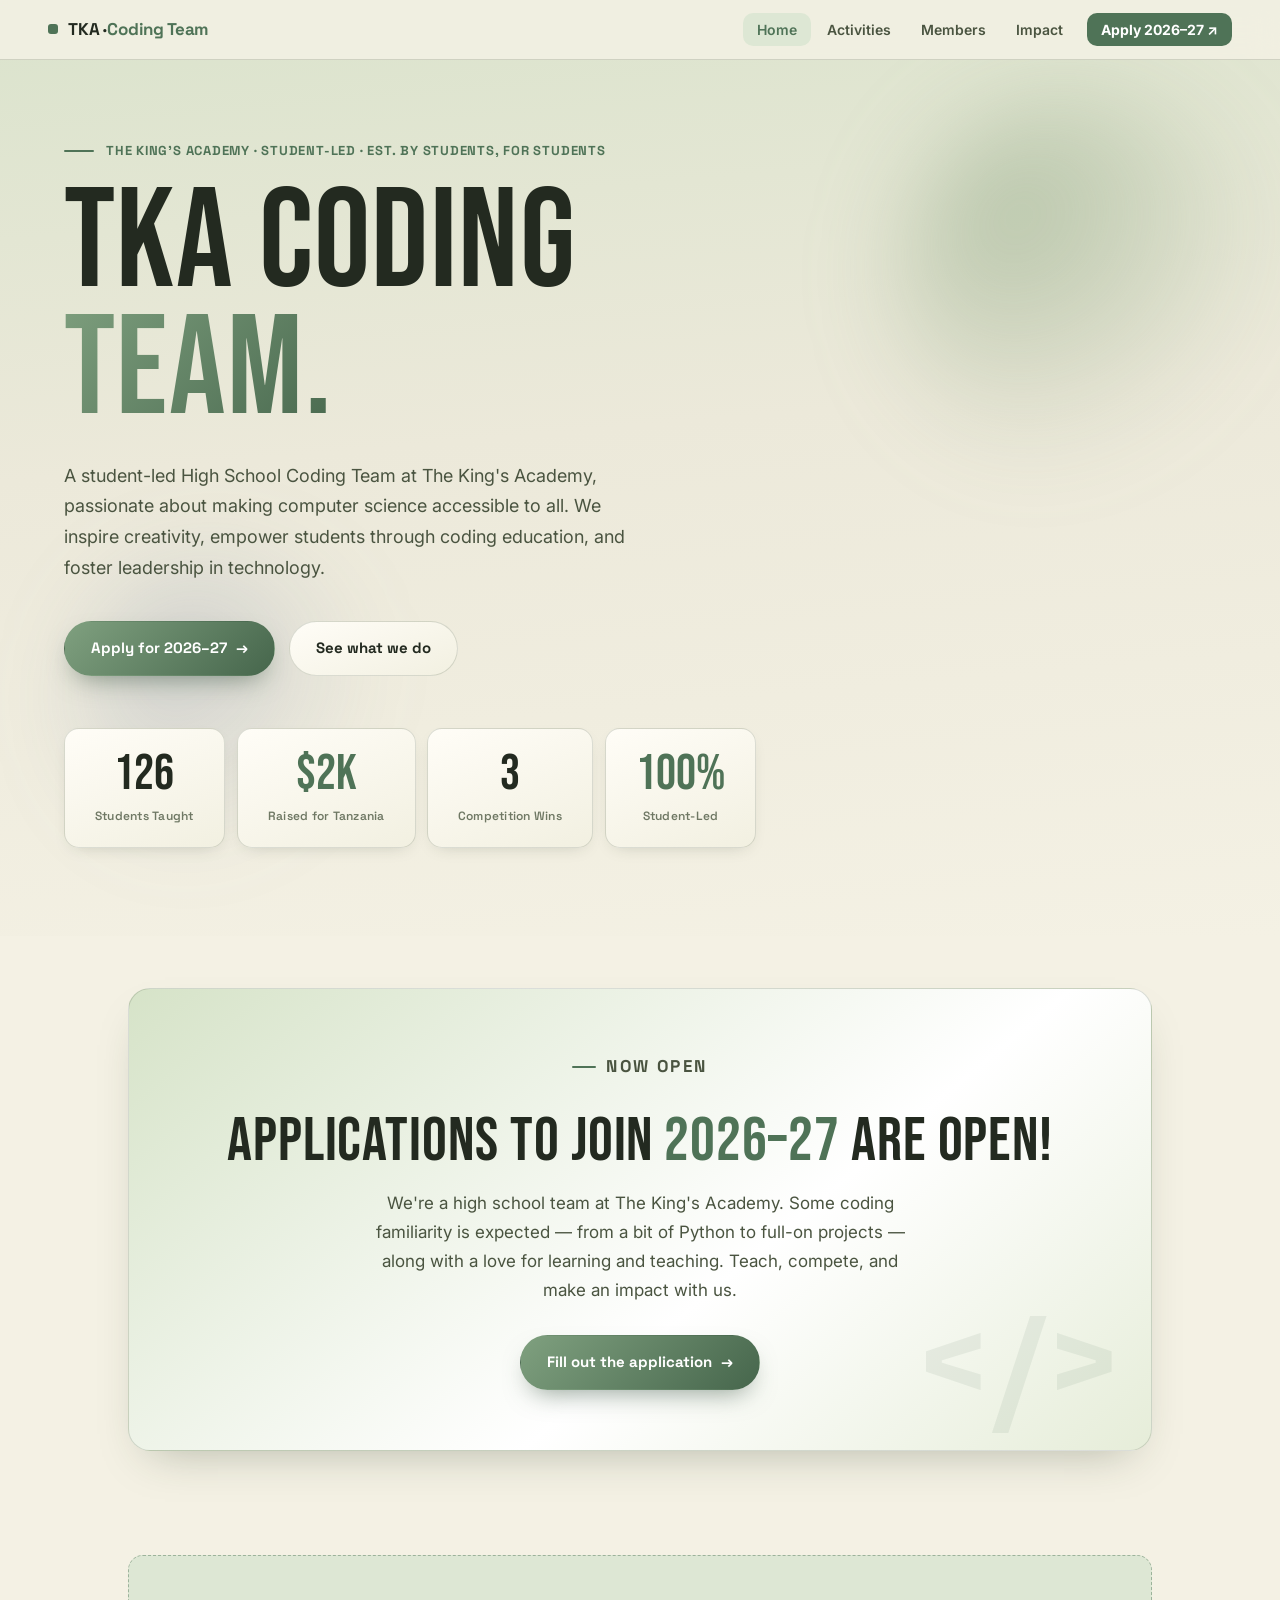
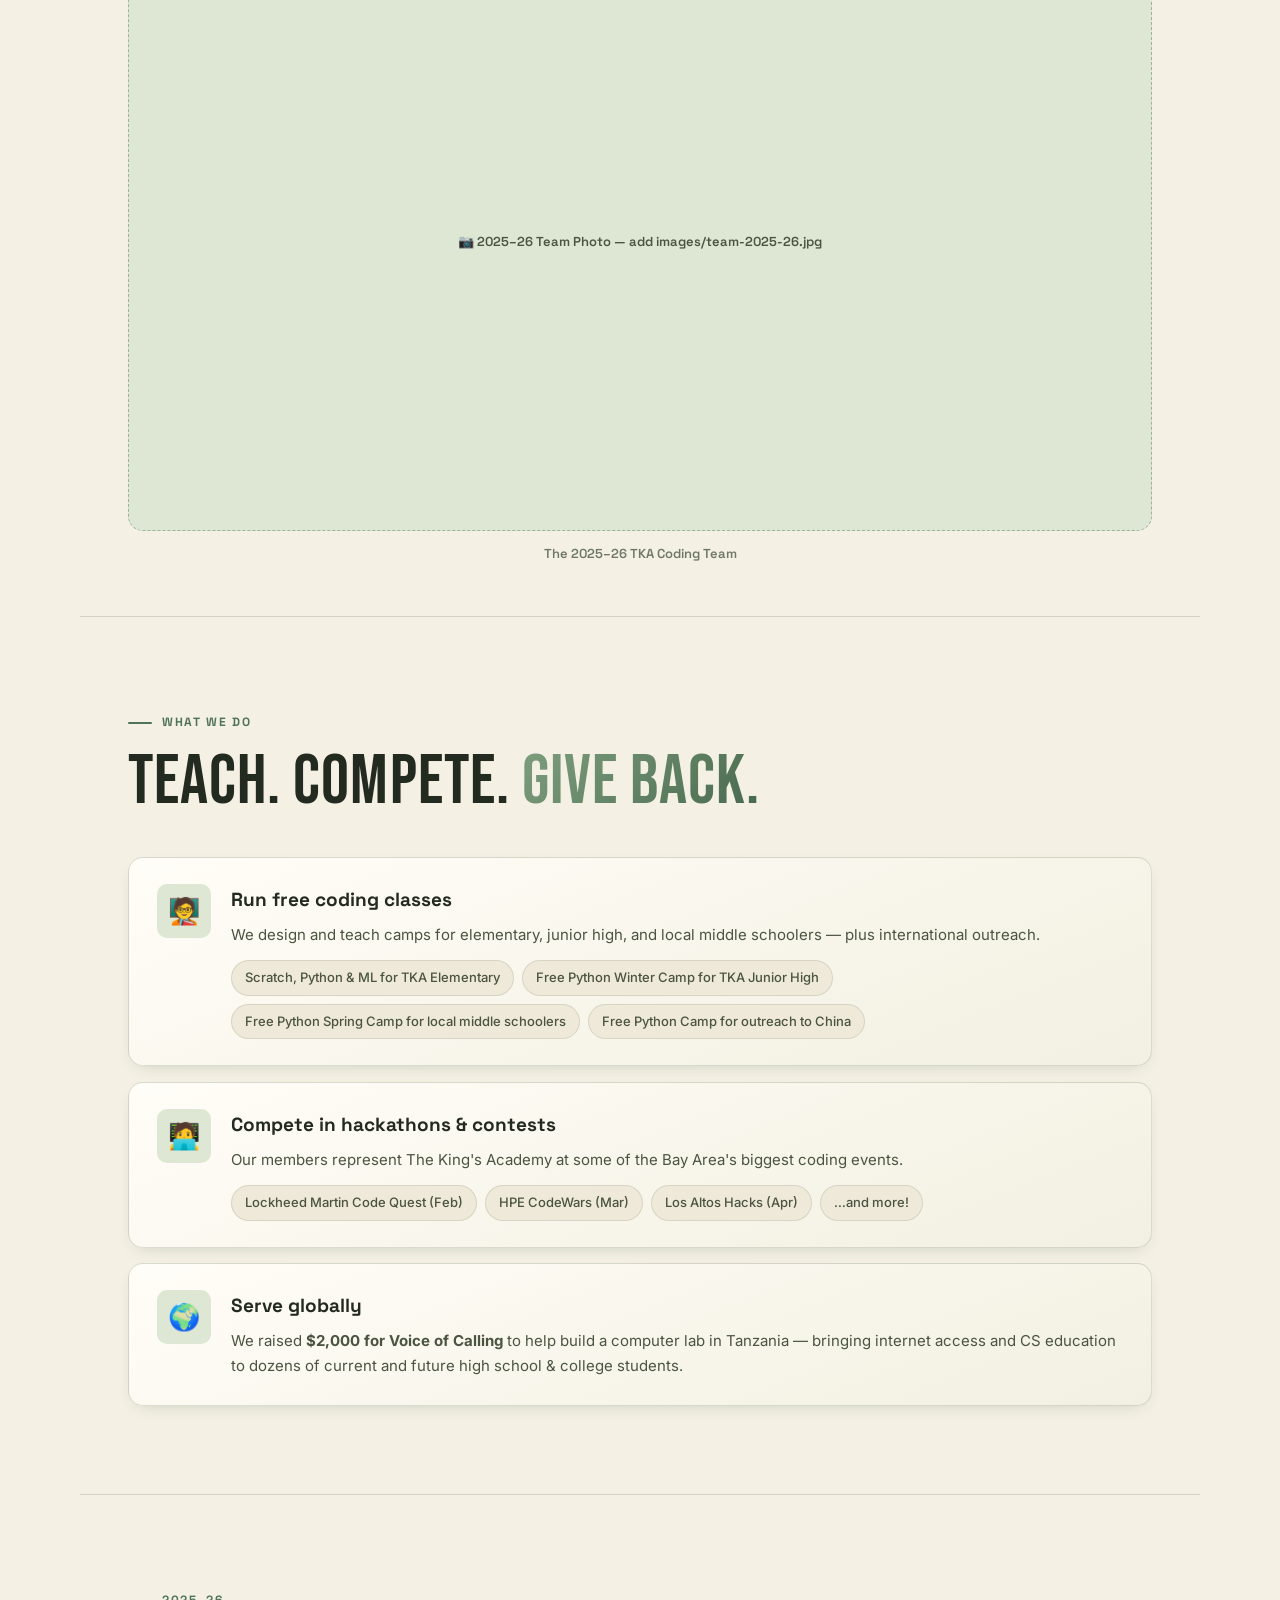
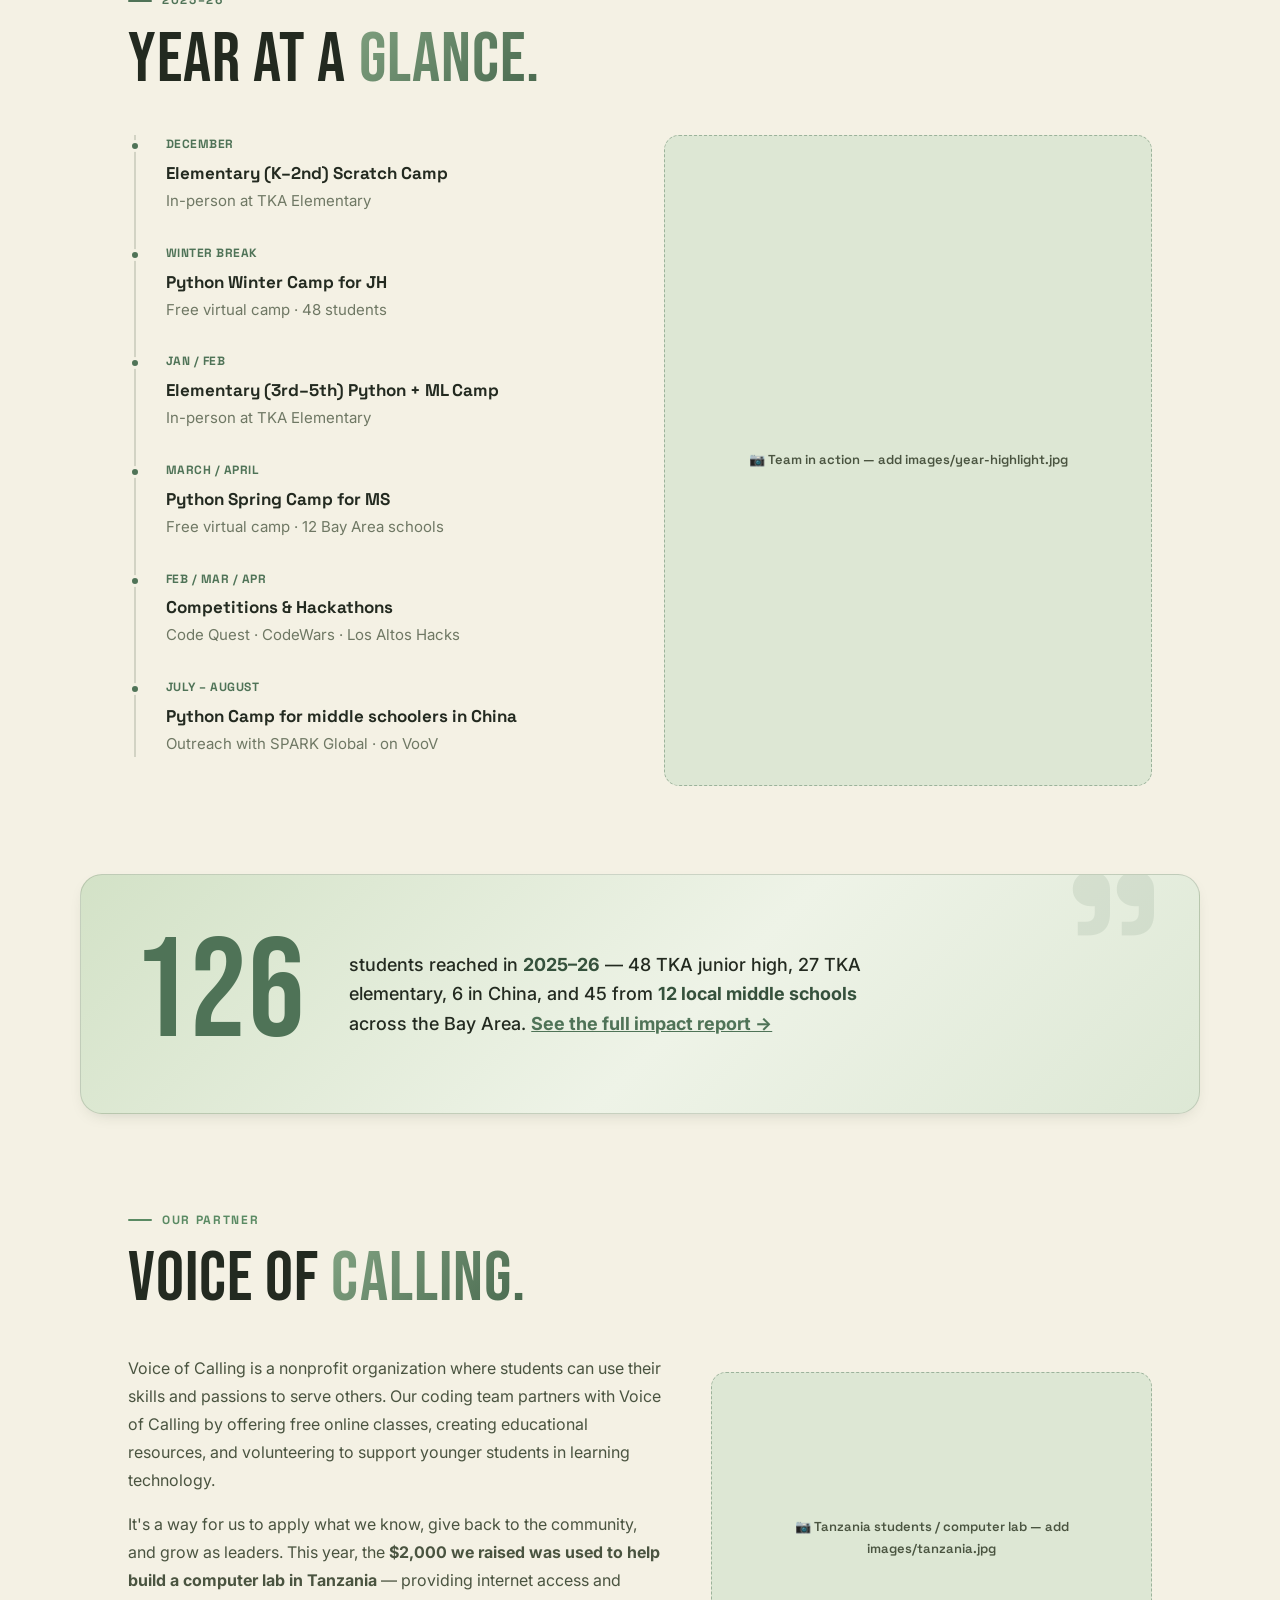
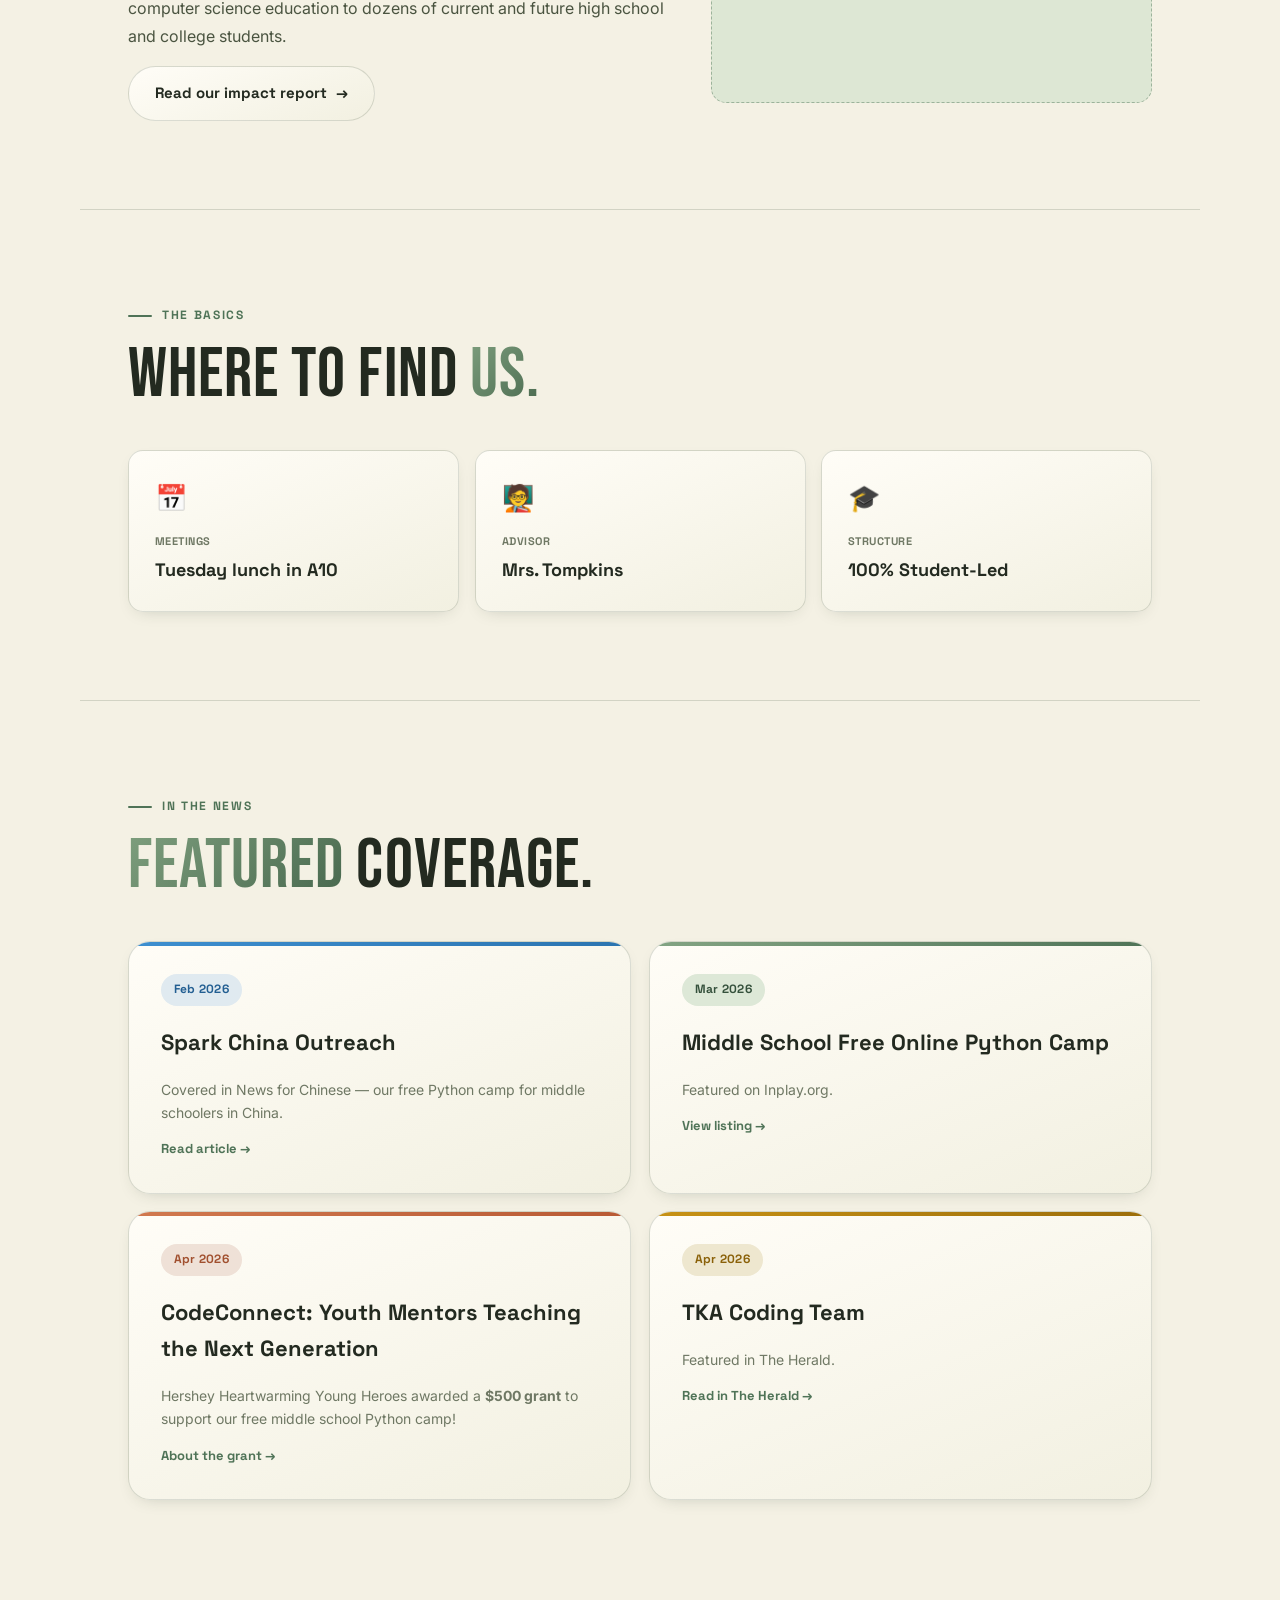
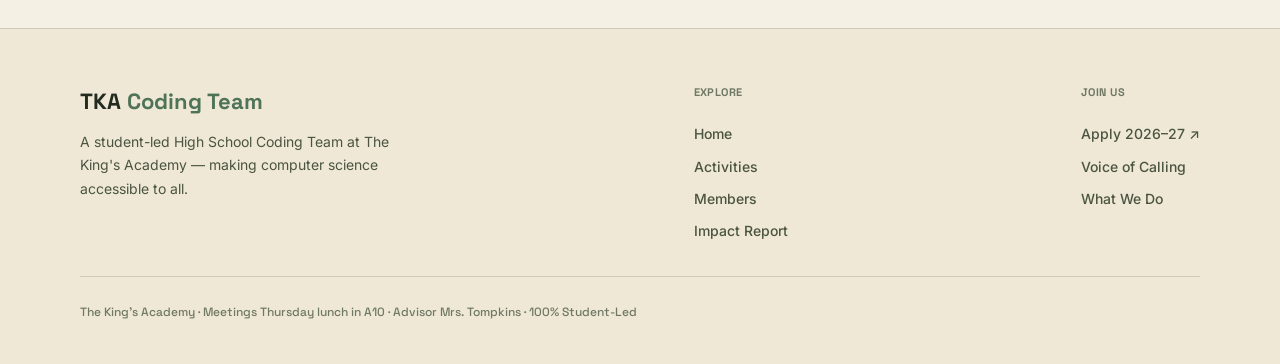
==== commit ad49e949: "Update index.html" ====
--- a/index.html
+++ b/index.html
@@ -161,7 +161,7 @@
   <p class="eyebrow fi">The Basics</p>
   <h2 class="sec fi">Where to find <em>us.</em></h2>
   <div class="info-strip fi">
-    <div class="info-tile"><span class="ico">📅</span><div class="label">Meetings</div><div class="val">Thursday lunch in A10</div></div>
+    <div class="info-tile"><span class="ico">📅</span><div class="label">Meetings</div><div class="val">Tuesday lunch in A10</div></div>
     <div class="info-tile"><span class="ico">🧑‍🏫</span><div class="label">Advisor</div><div class="val">Mrs. Tompkins</div></div>
     <div class="info-tile"><span class="ico">🎓</span><div class="label">Structure</div><div class="val">100% Student-Led</div></div>
   </div>
--- a/css/styles.css
+++ b/css/styles.css
@@ -344,6 +344,9 @@
 .member-info { min-width: 0; }
 .member-name { font-family: var(--font-display); font-size: 15px; font-weight: 700; color: var(--text); }
 .member-grade { font-size: 12px; color: var(--muted); font-weight: 500; }
+.member-chip.alum { background: var(--bg3); opacity: 0.92; }
+.member-chip.alum .avatar { background: var(--muted); }
+.member-chip.alum .member-grade { font-style: italic; }
 
 /* ---------- TIMELINE ---------- */
 .timeline { border-left: 2px solid var(--border2); padding-left: 30px; margin-left: 6px; }
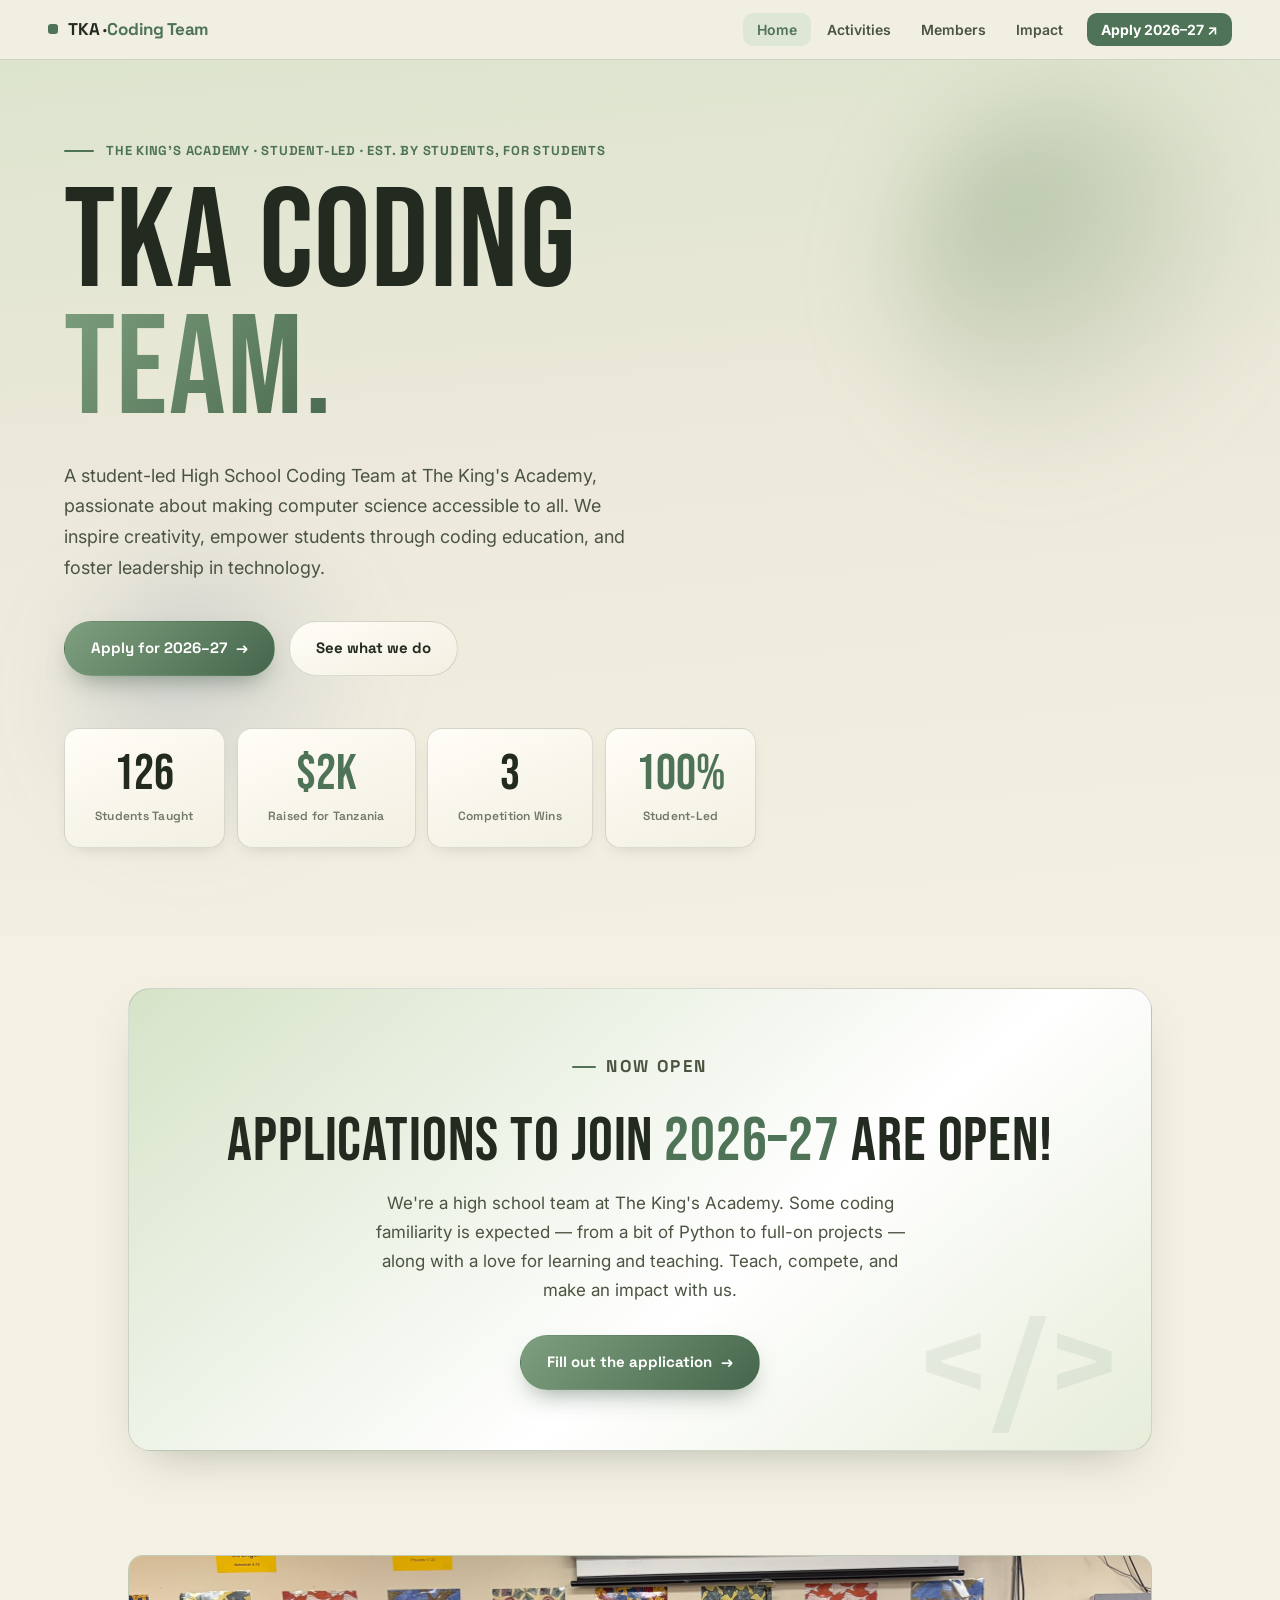
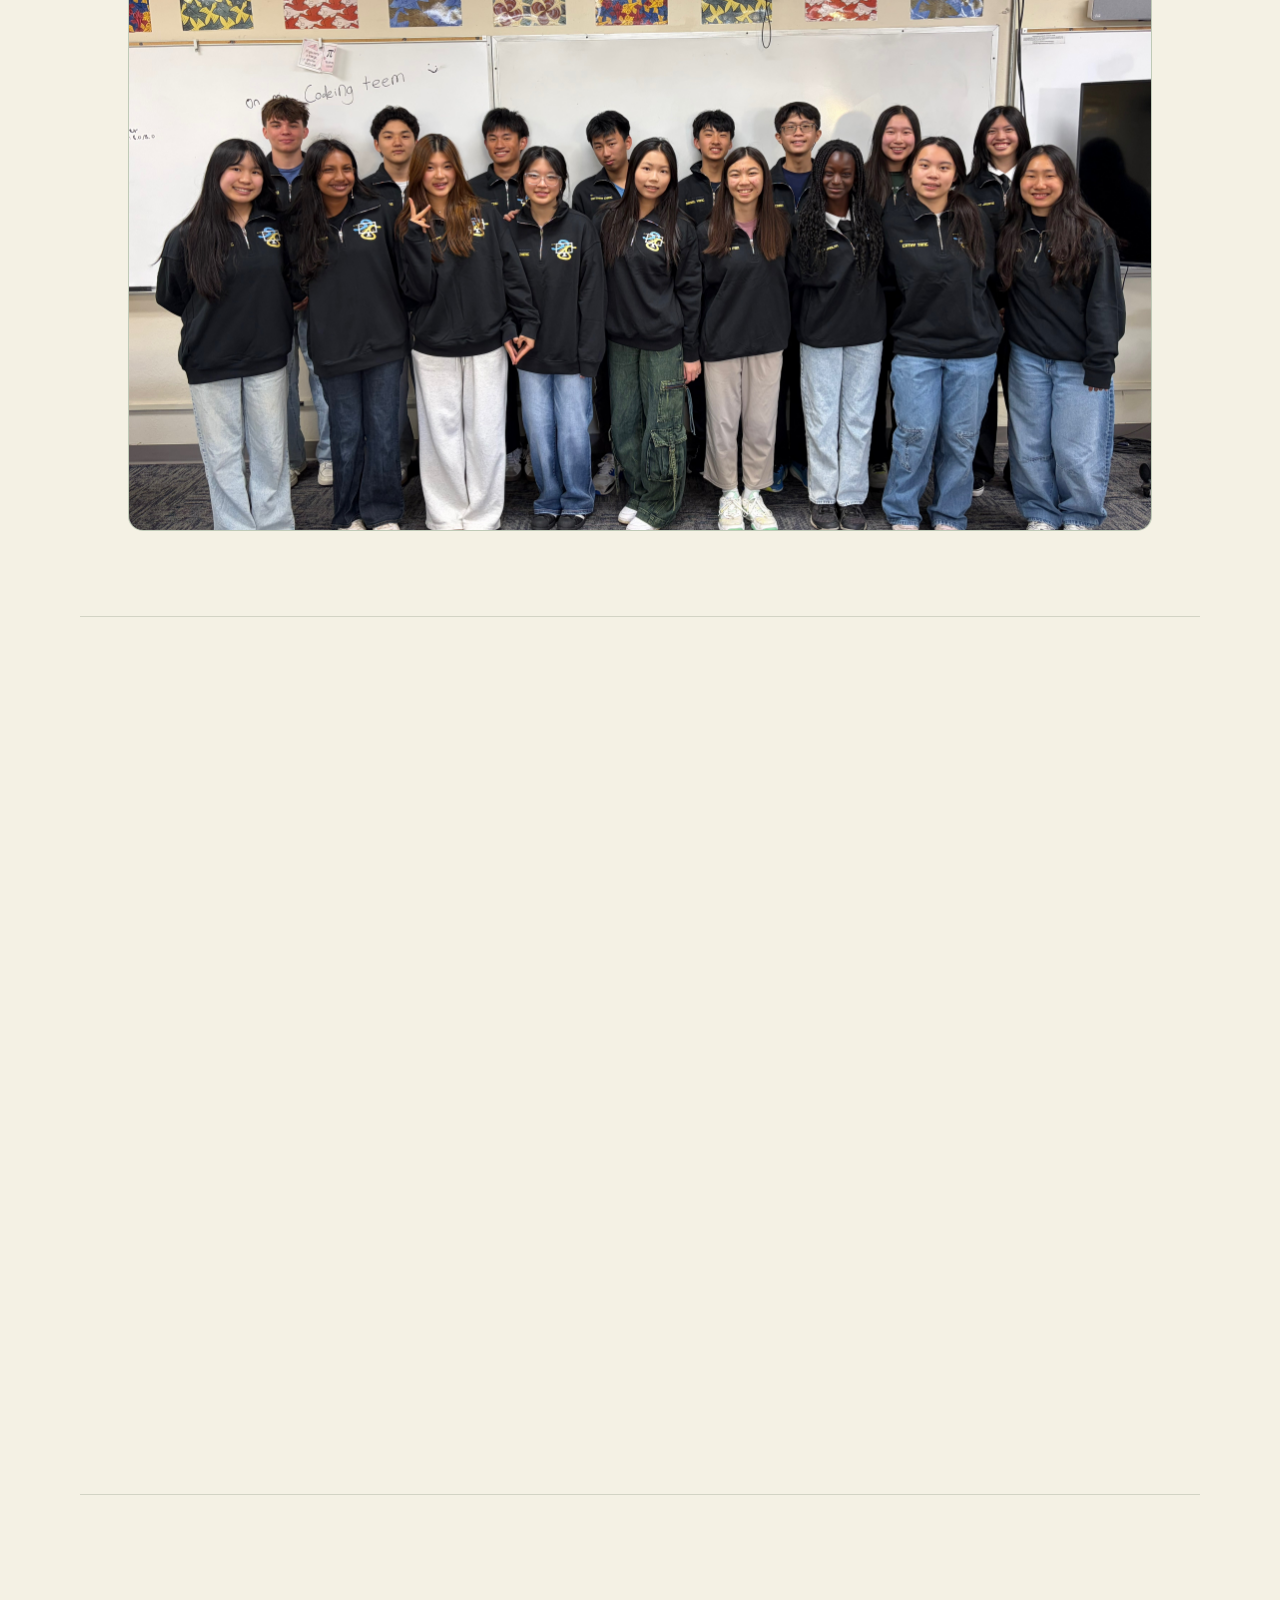
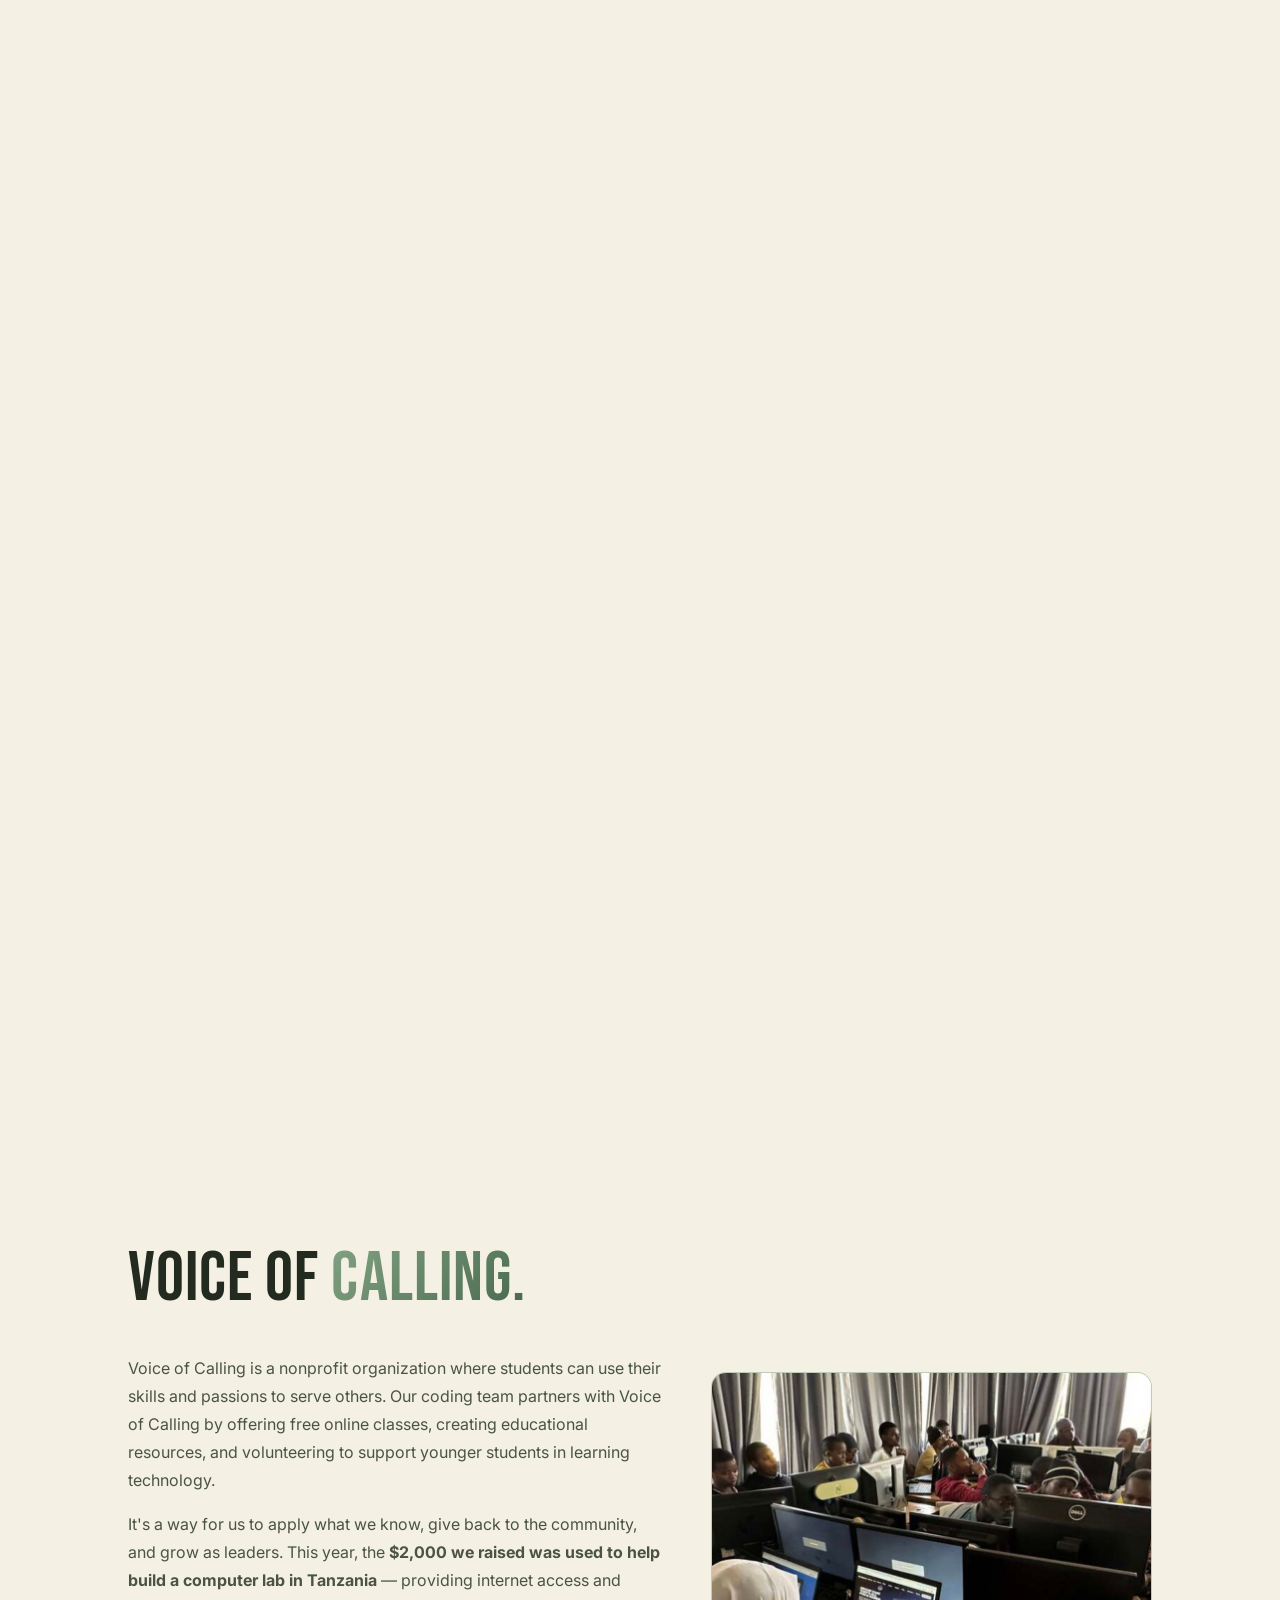
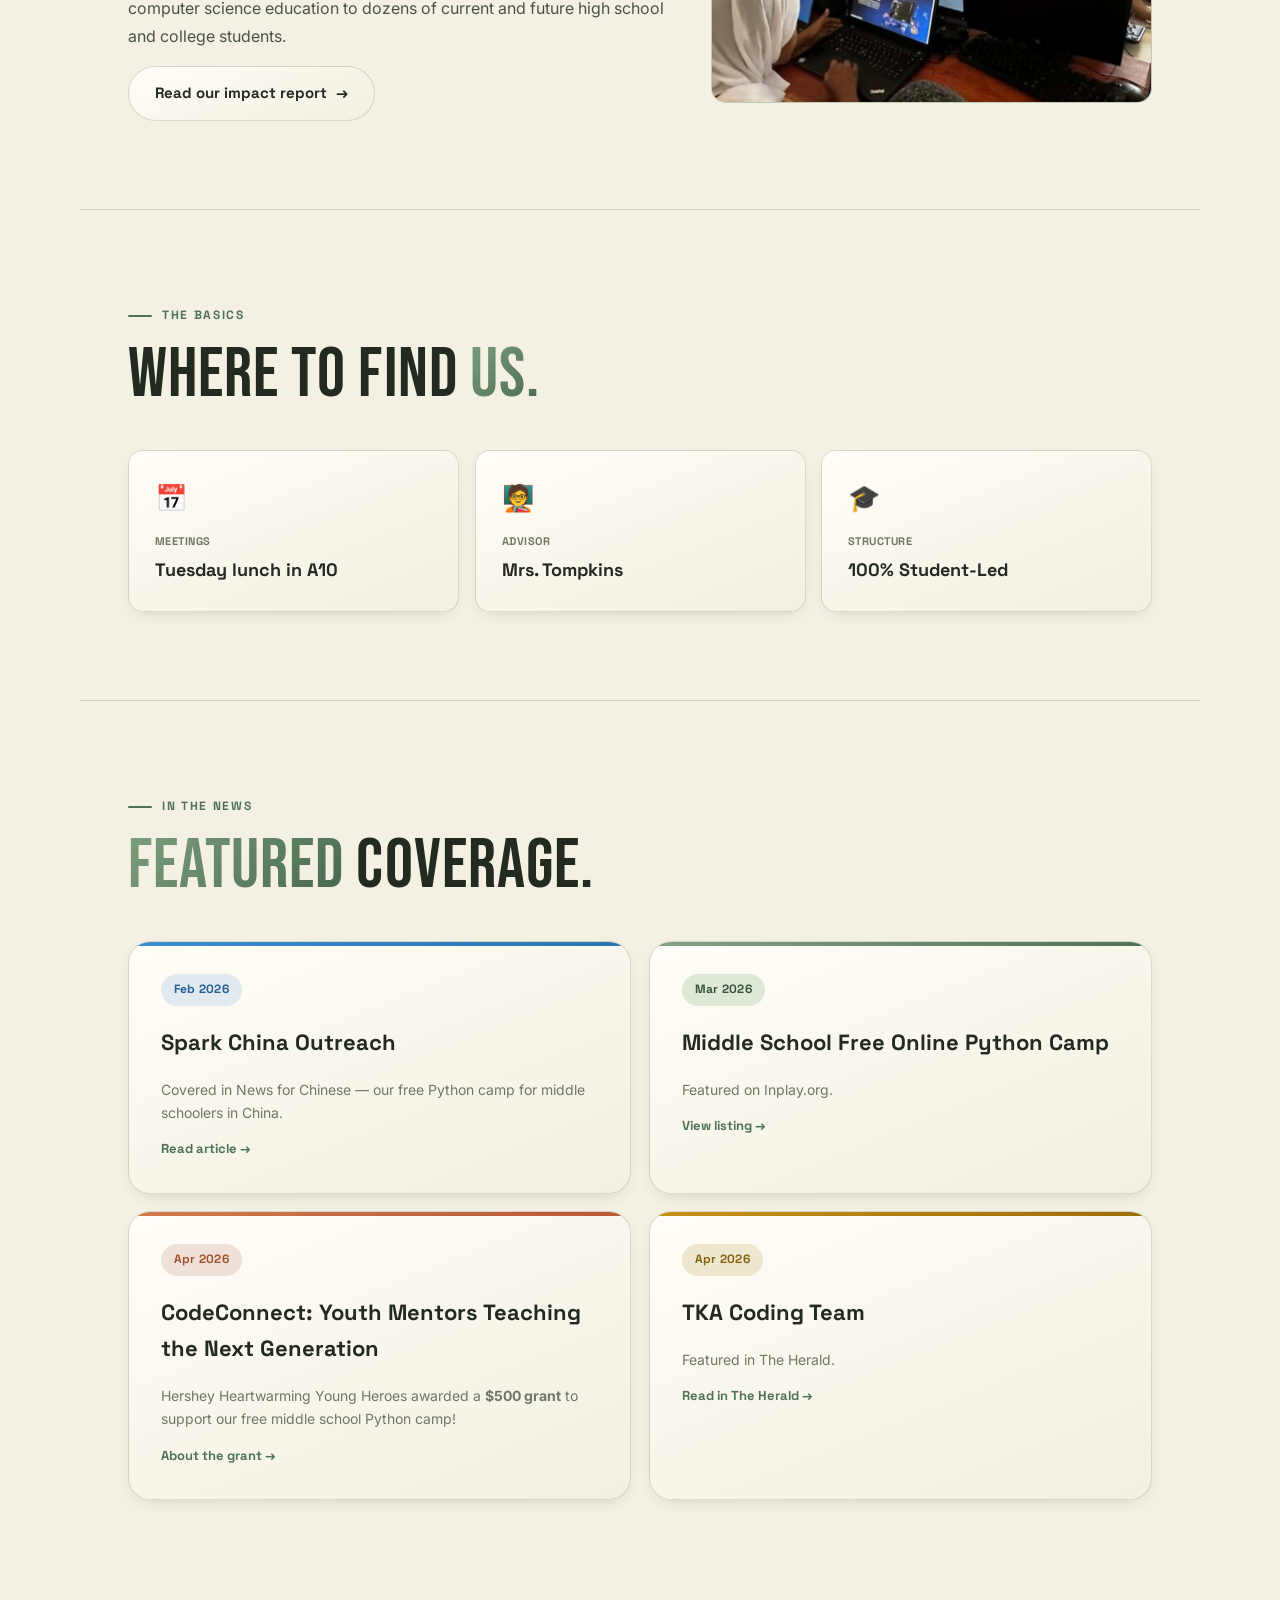
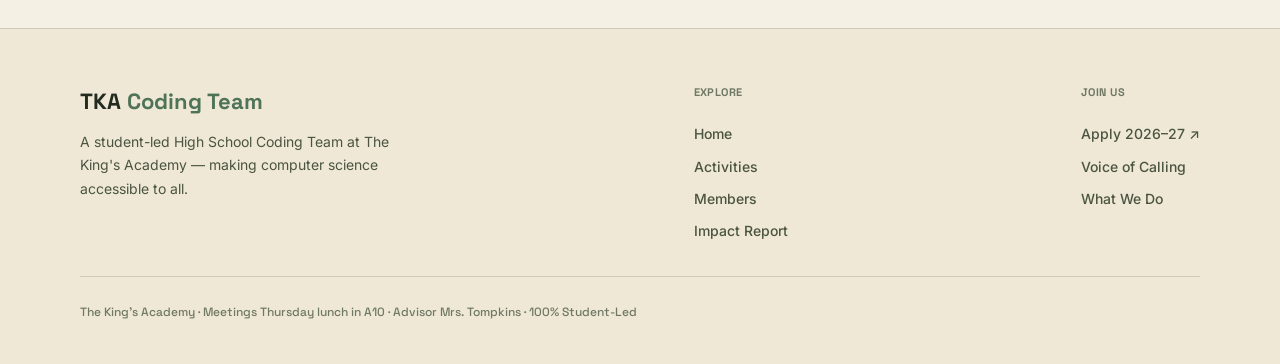
==== commit 7c66e8aa: "Update index.html" ====
--- a/index.html
+++ b/index.html
@@ -121,7 +121,7 @@
         <div class="tl-item"><div class="tl-month">Jan / Feb</div><div class="tl-title">Elementary (3rd–5th) Python + ML Camp</div><div class="tl-desc">In-person at TKA Elementary</div></div>
         <div class="tl-item"><div class="tl-month">March / April</div><div class="tl-title">Python Spring Camp for MS</div><div class="tl-desc">Free virtual camp · 12 Bay Area schools</div></div>
         <div class="tl-item"><div class="tl-month">Feb / Mar / Apr</div><div class="tl-title">Competitions &amp; Hackathons</div><div class="tl-desc">Code Quest · CodeWars · Los Altos Hacks</div></div>
-        <div class="tl-item"><div class="tl-month">July – August</div><div class="tl-title">Python Camp for middle schoolers in China</div><div class="tl-desc">Outreach with SPARK Global · on VooV</div></div>
+        <div class="tl-item"><div class="tl-month">August</div><div class="tl-title">Python Camp for middle schoolers in China</div><div class="tl-desc">Outreach with SPARK Global · on VooV</div></div>
       </div>
     </div>
     <div class="fi">
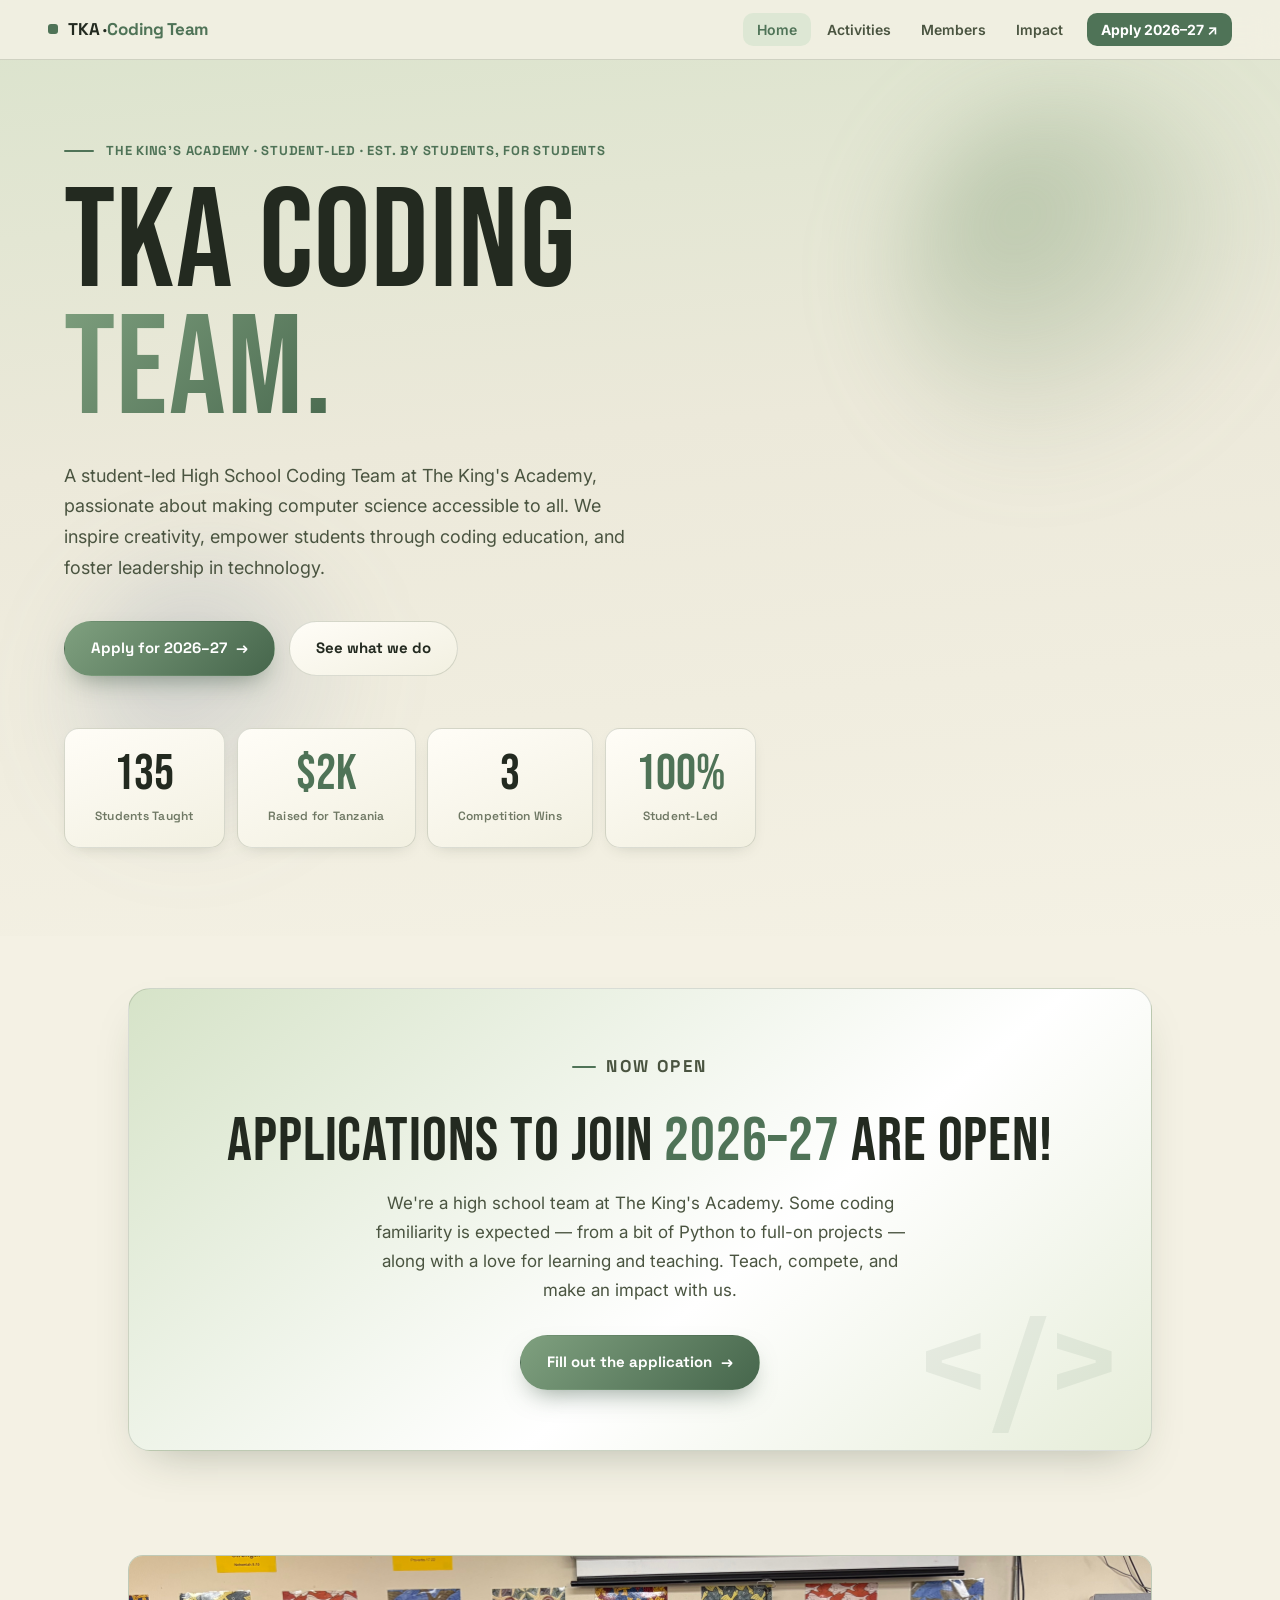
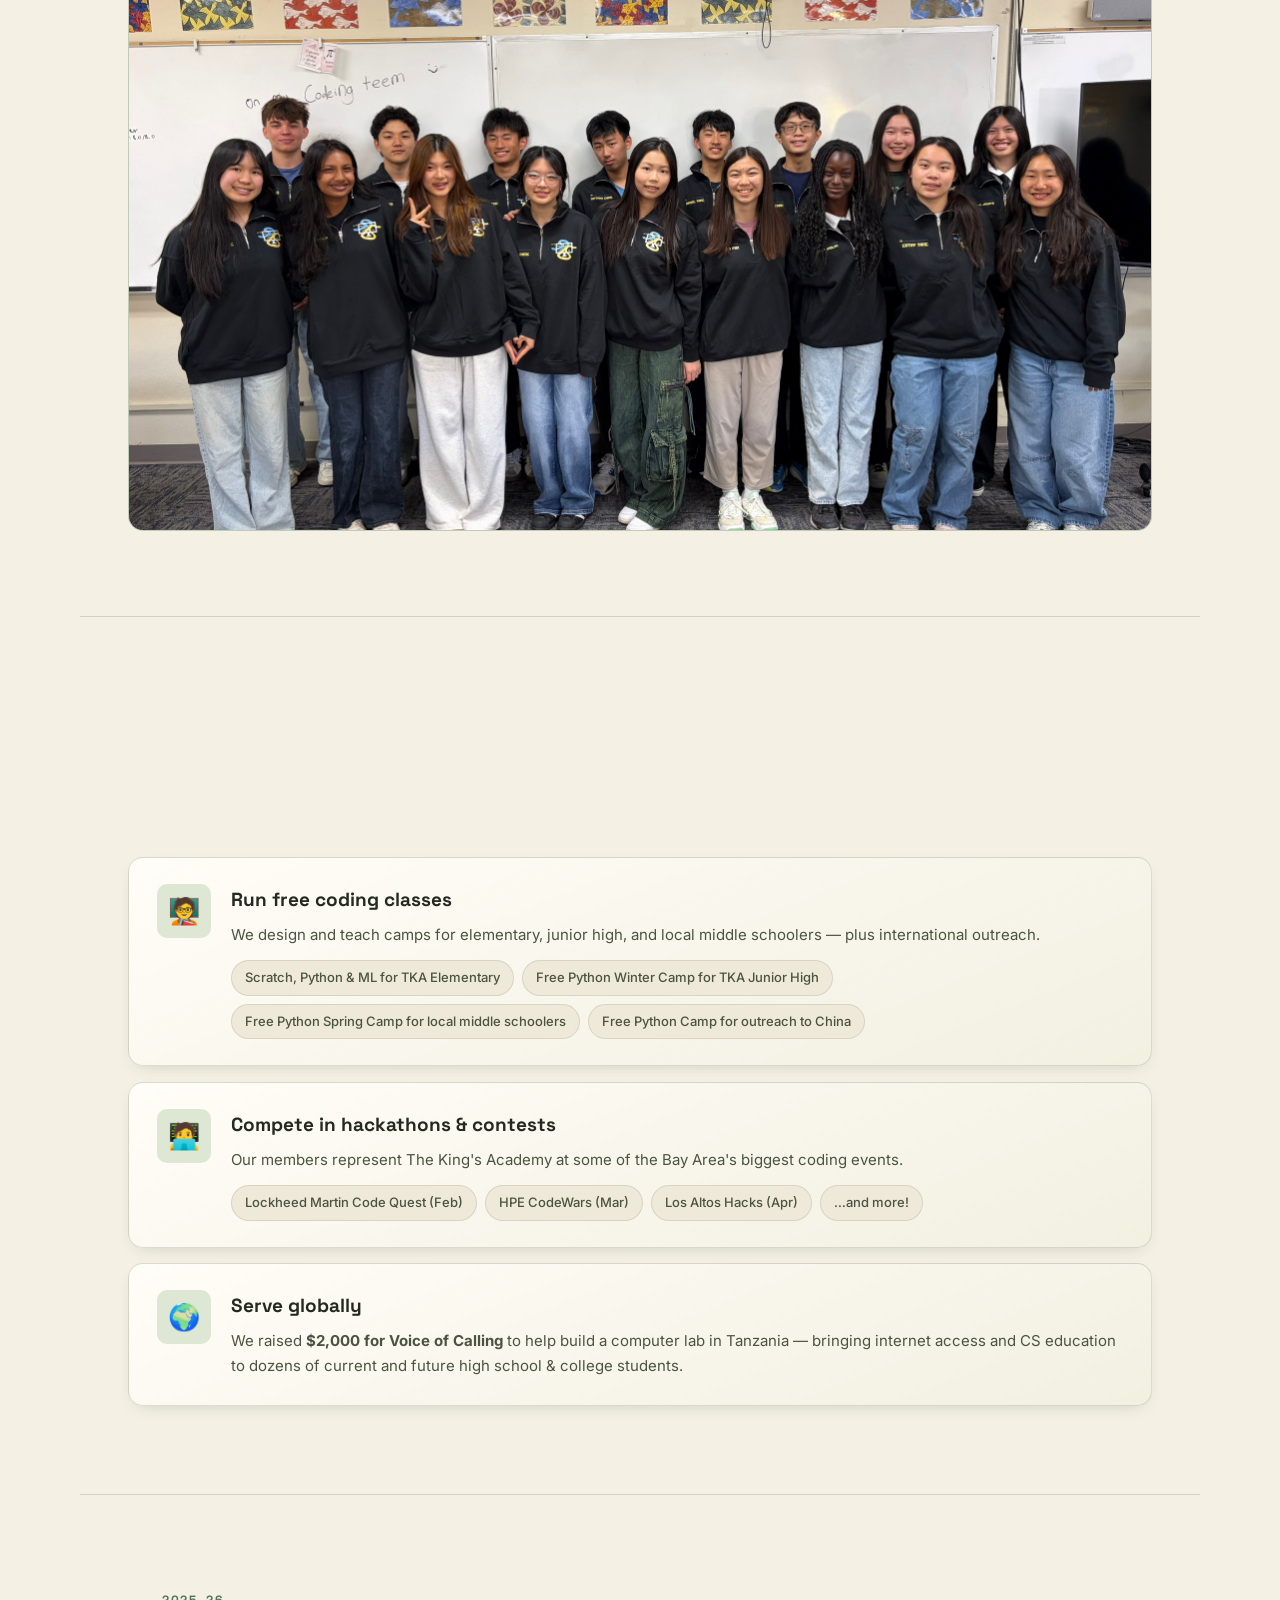
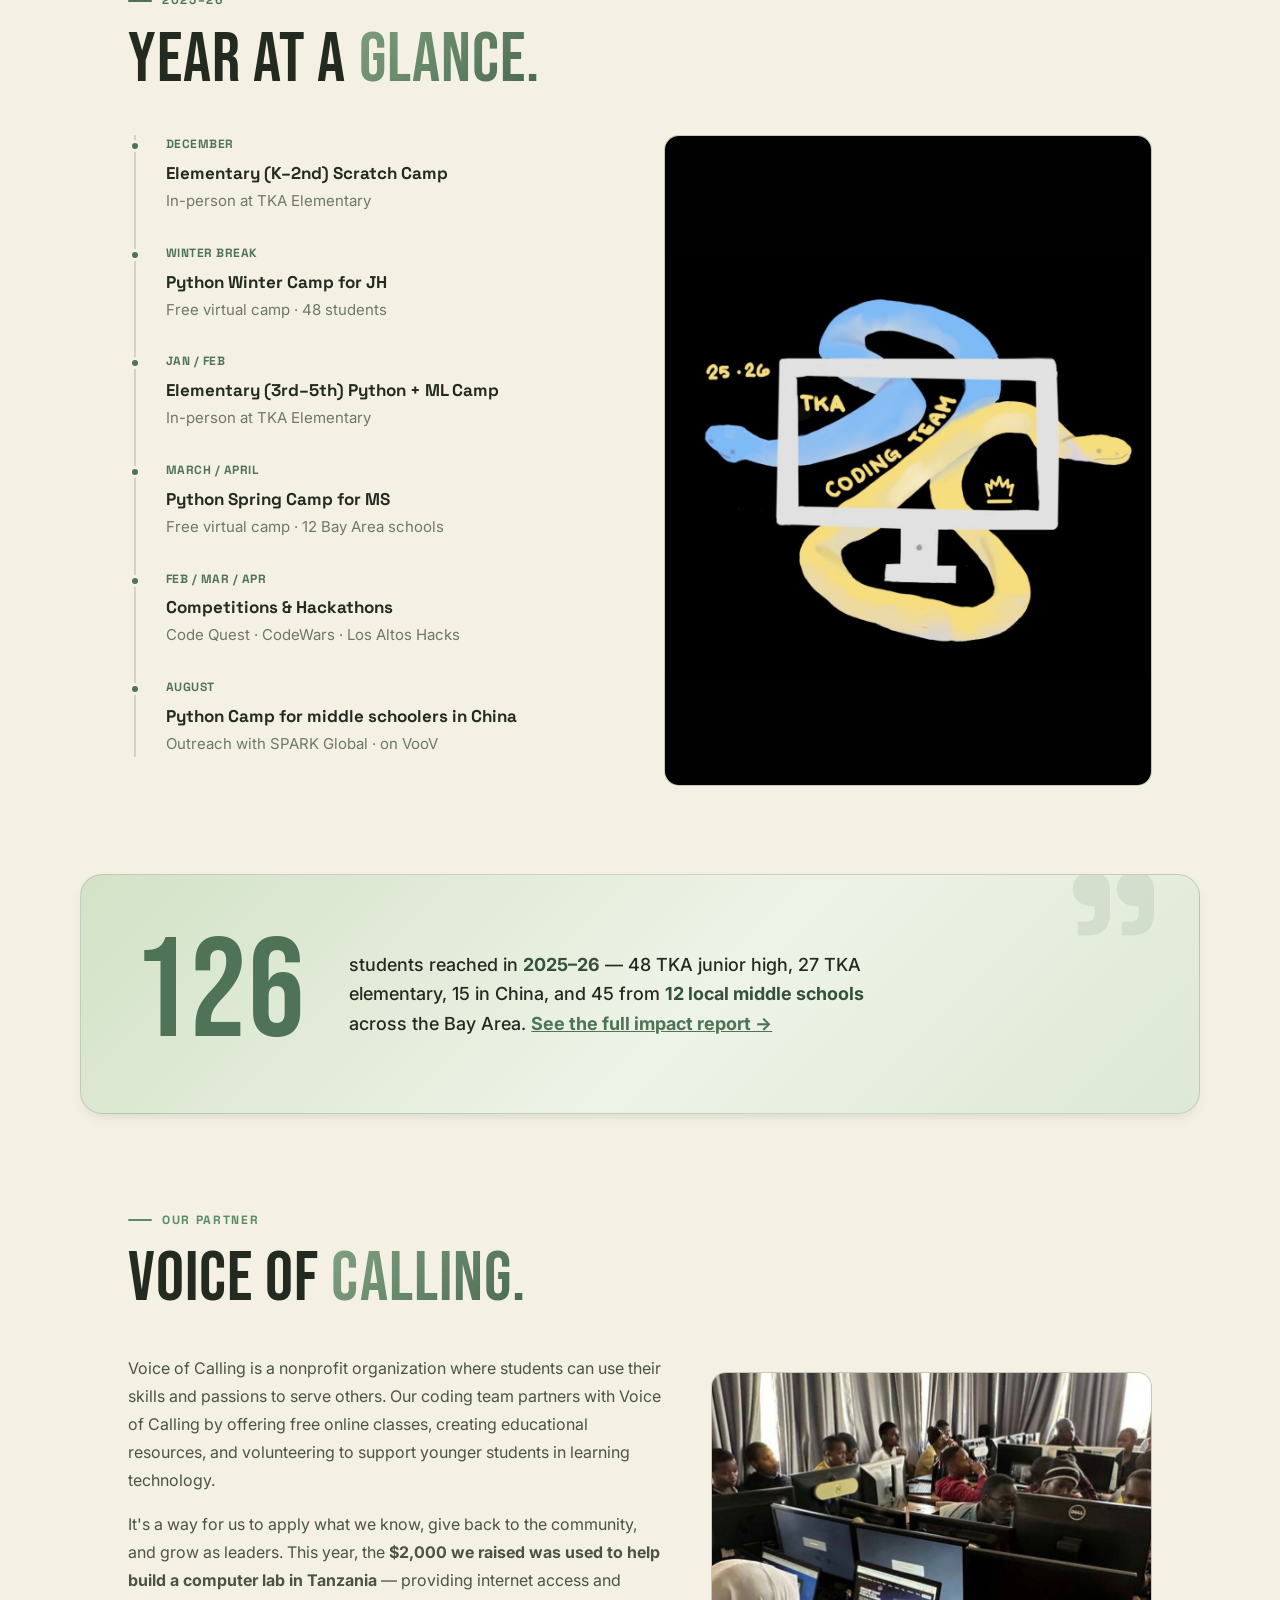
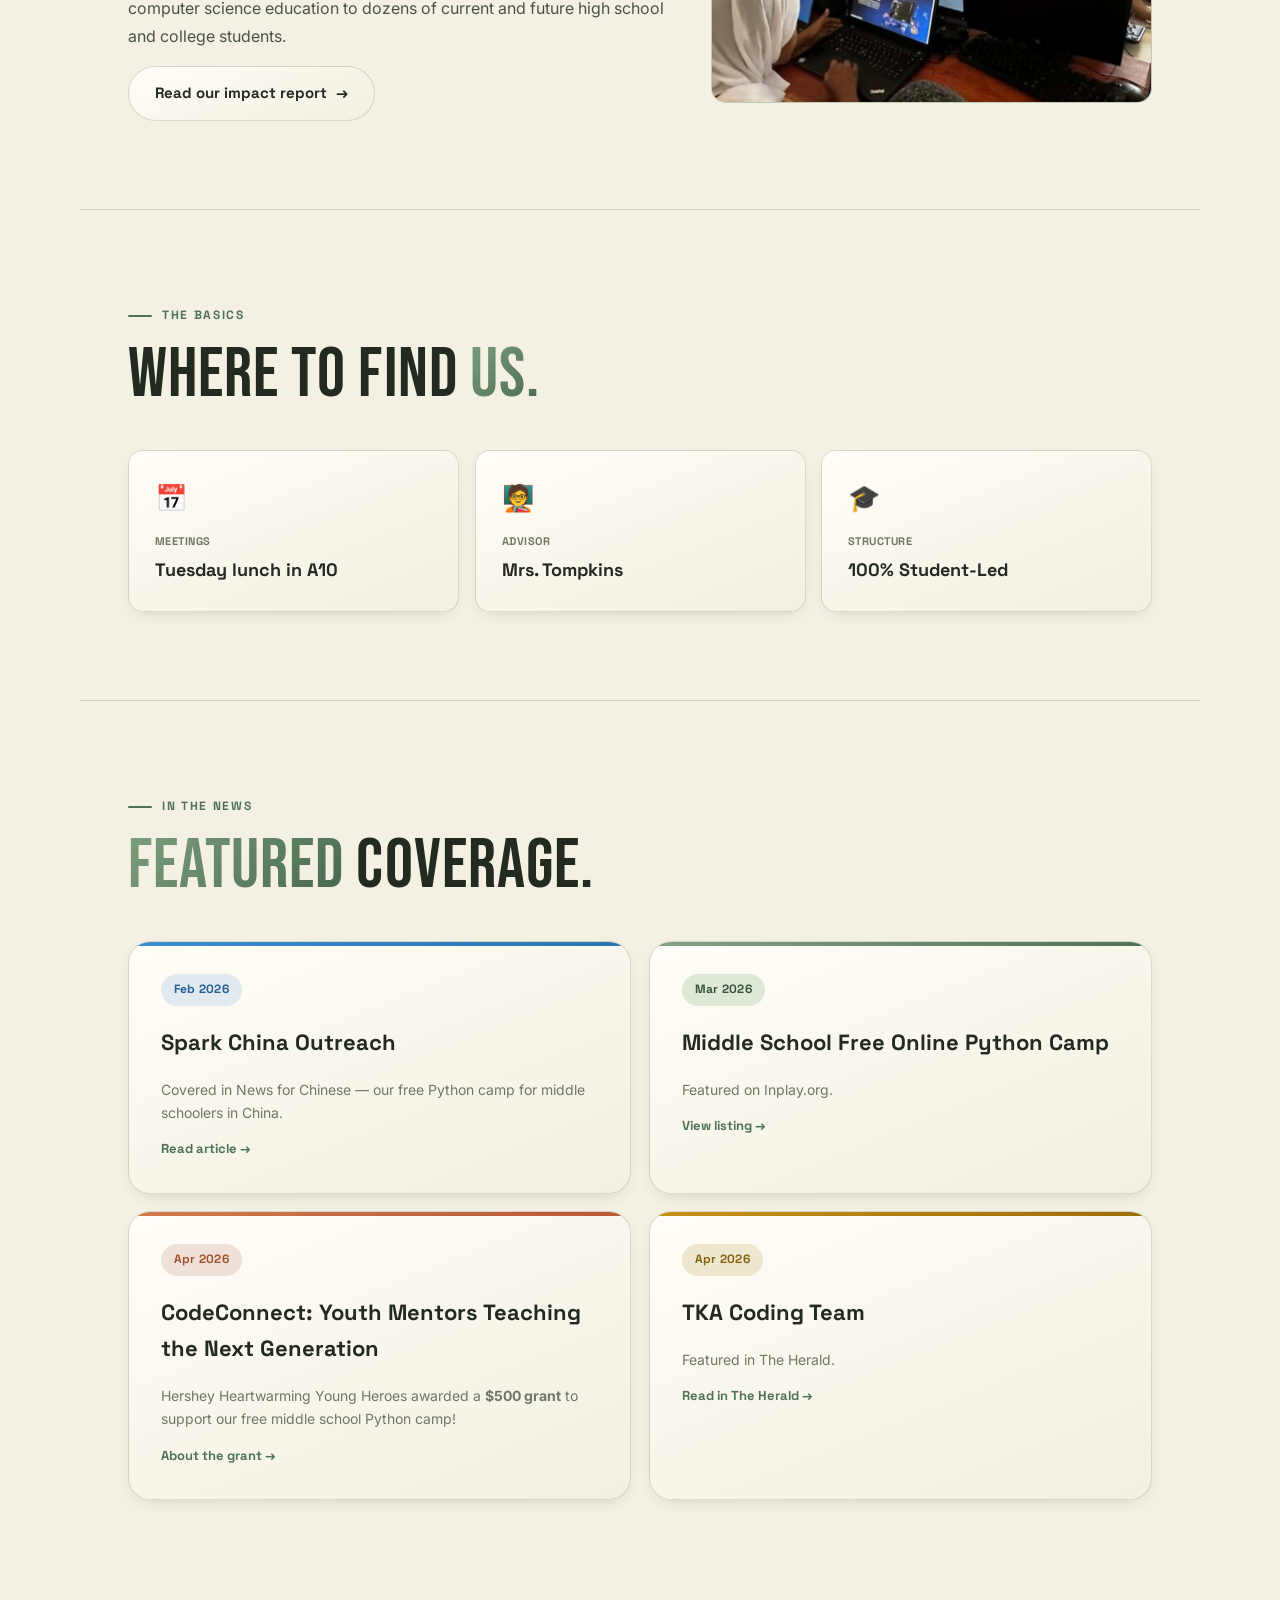
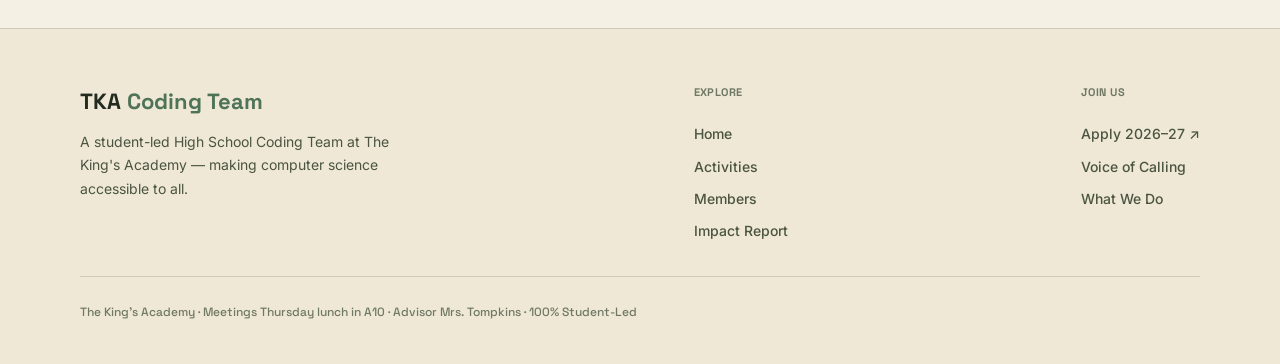
==== commit 248a1efd: "Update index.html" ====
--- a/index.html
+++ b/index.html
@@ -37,7 +37,7 @@
     <a class="btn btn-ghost" href="activities.html">See what we do</a>
   </div>
   <div class="hero-stats">
-    <div class="hstat"><span class="hstat-num">126</span><div class="hstat-lbl">Students Taught</div></div>
+    <div class="hstat"><span class="hstat-num">135</span><div class="hstat-lbl">Students Taught</div></div>
     <div class="hstat"><span class="hstat-num"><em>$2K</em></span><div class="hstat-lbl">Raised for Tanzania</div></div>
     <div class="hstat"><span class="hstat-num">3</span><div class="hstat-lbl">Competition Wins</div></div>
     <div class="hstat"><span class="hstat-num"><em>100%</em></span><div class="hstat-lbl">Student-Led</div></div>
@@ -135,7 +135,7 @@
 <!-- ===================== RECAP PULL BANNER ===================== -->
 <div class="pull-banner fi">
   <div class="pb-num">126</div>
-  <div class="pb-text">students reached in <strong>2025–26</strong> — 48 TKA junior high, 27 TKA elementary, 6 in China, and 45 from <strong>12 local middle schools</strong> across the Bay Area. <a href="impact.html" style="color:rgba(0,0,0,0.9);text-decoration:underline;">See the full impact report →</a></div>
+  <div class="pb-text">students reached in <strong>2025–26</strong> — 48 TKA junior high, 27 TKA elementary, 15 in China, and 45 from <strong>12 local middle schools</strong> across the Bay Area. <a href="impact.html" style="color:rgba(0,0,0,0.9);text-decoration:underline;">See the full impact report →</a></div>
 </div>
 
 <!-- ===================== VOICE OF CALLING ===================== -->
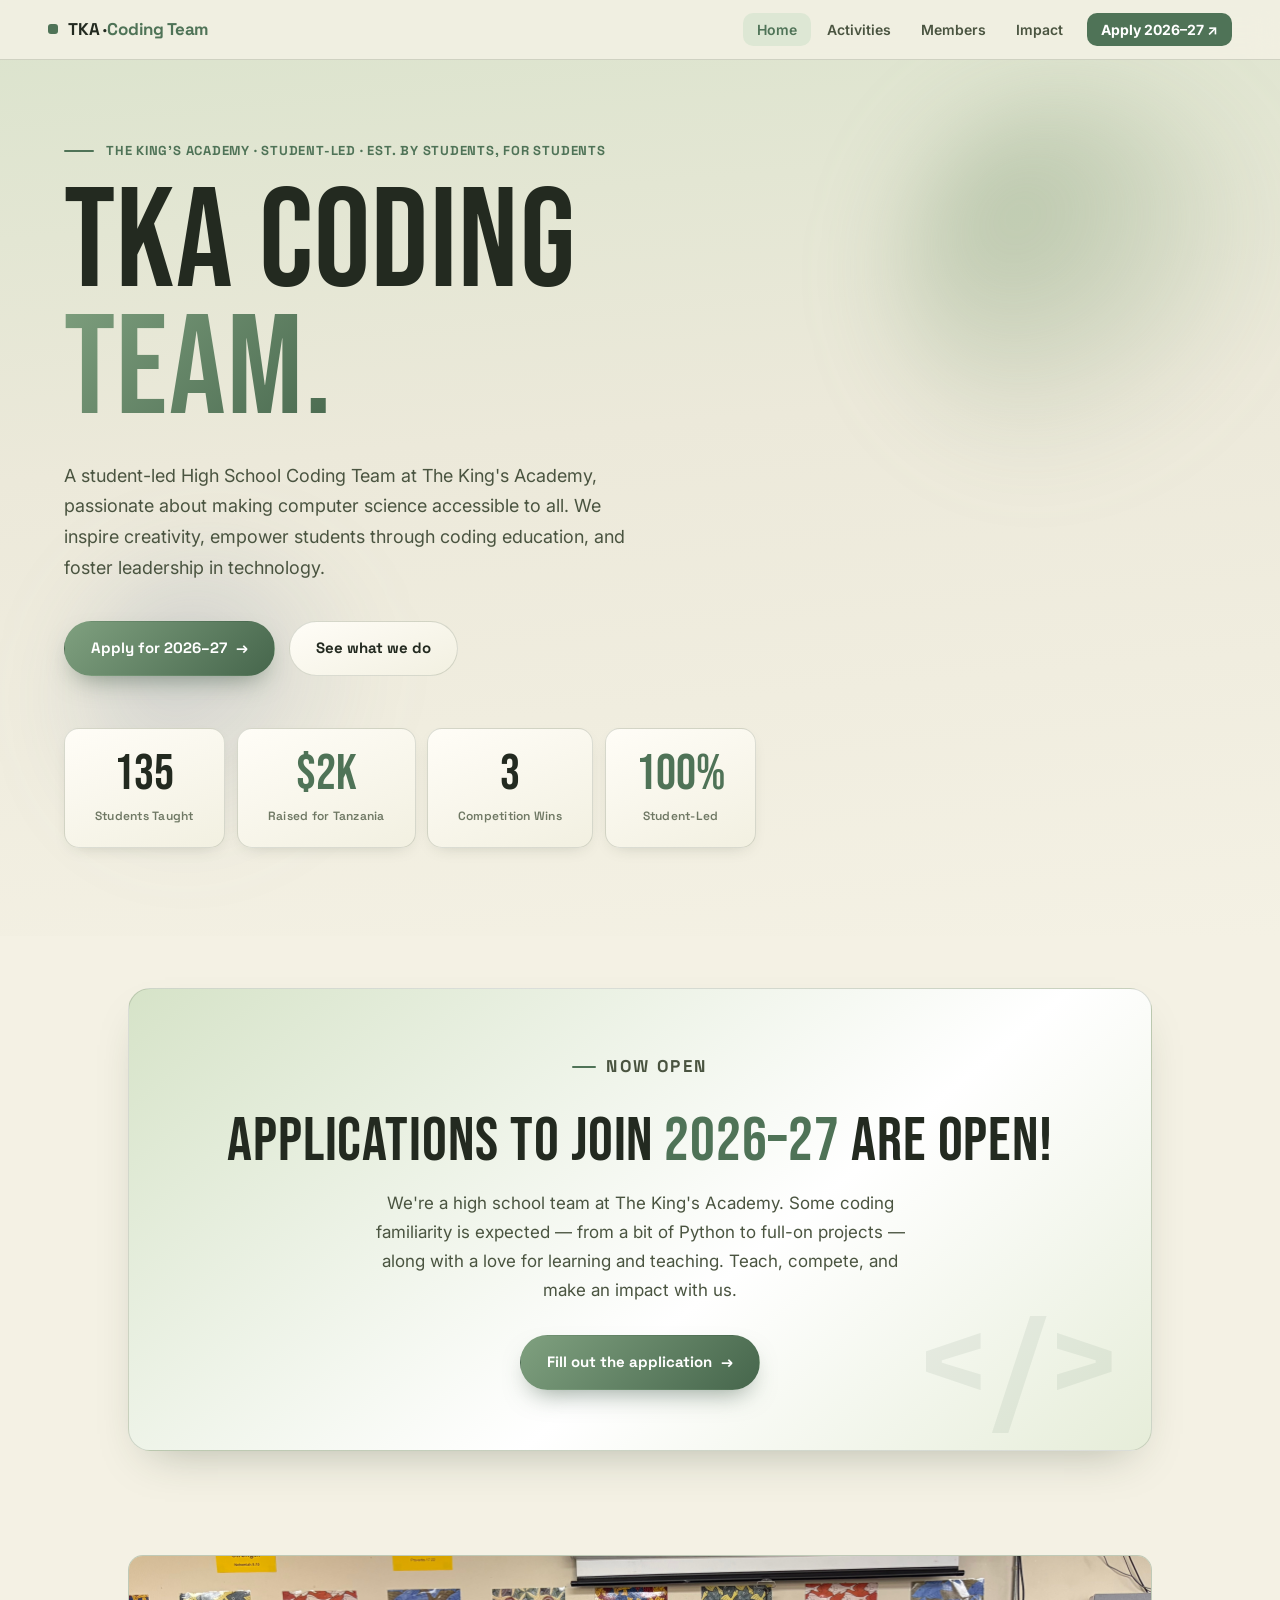
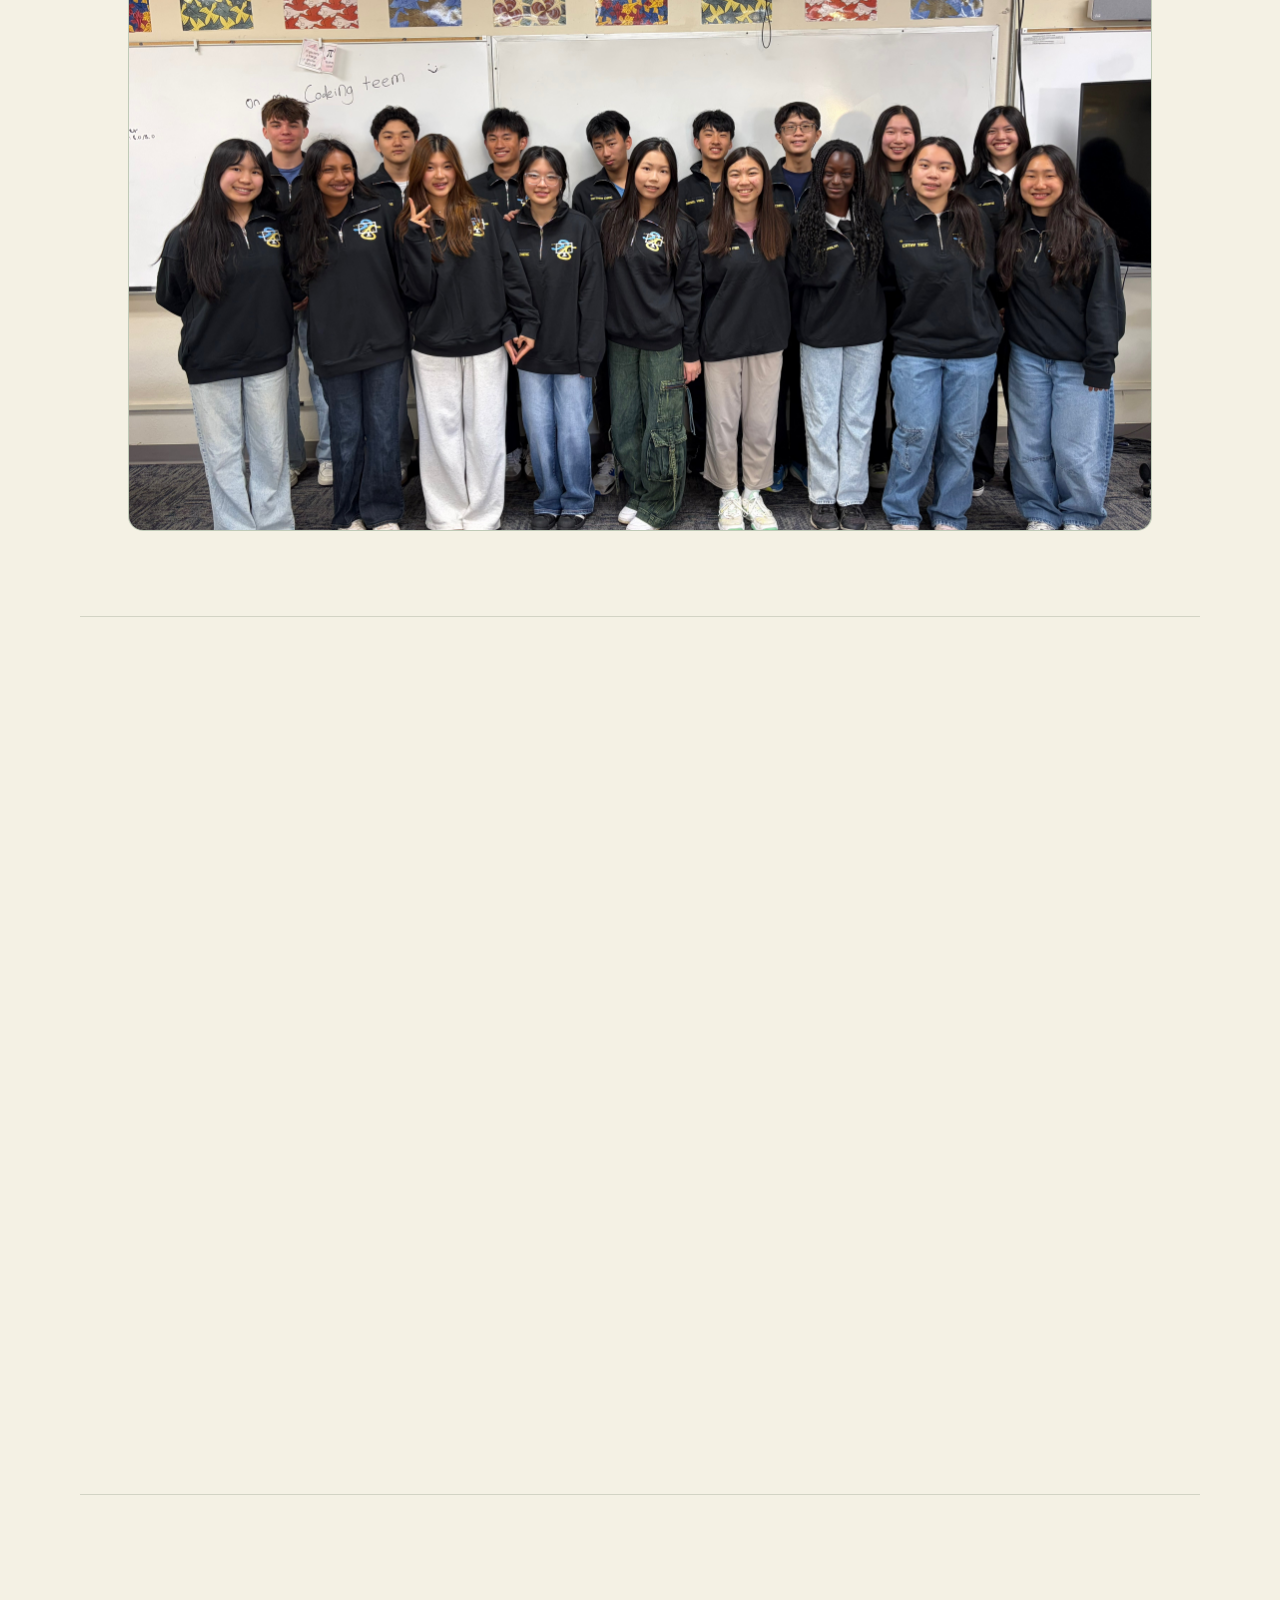
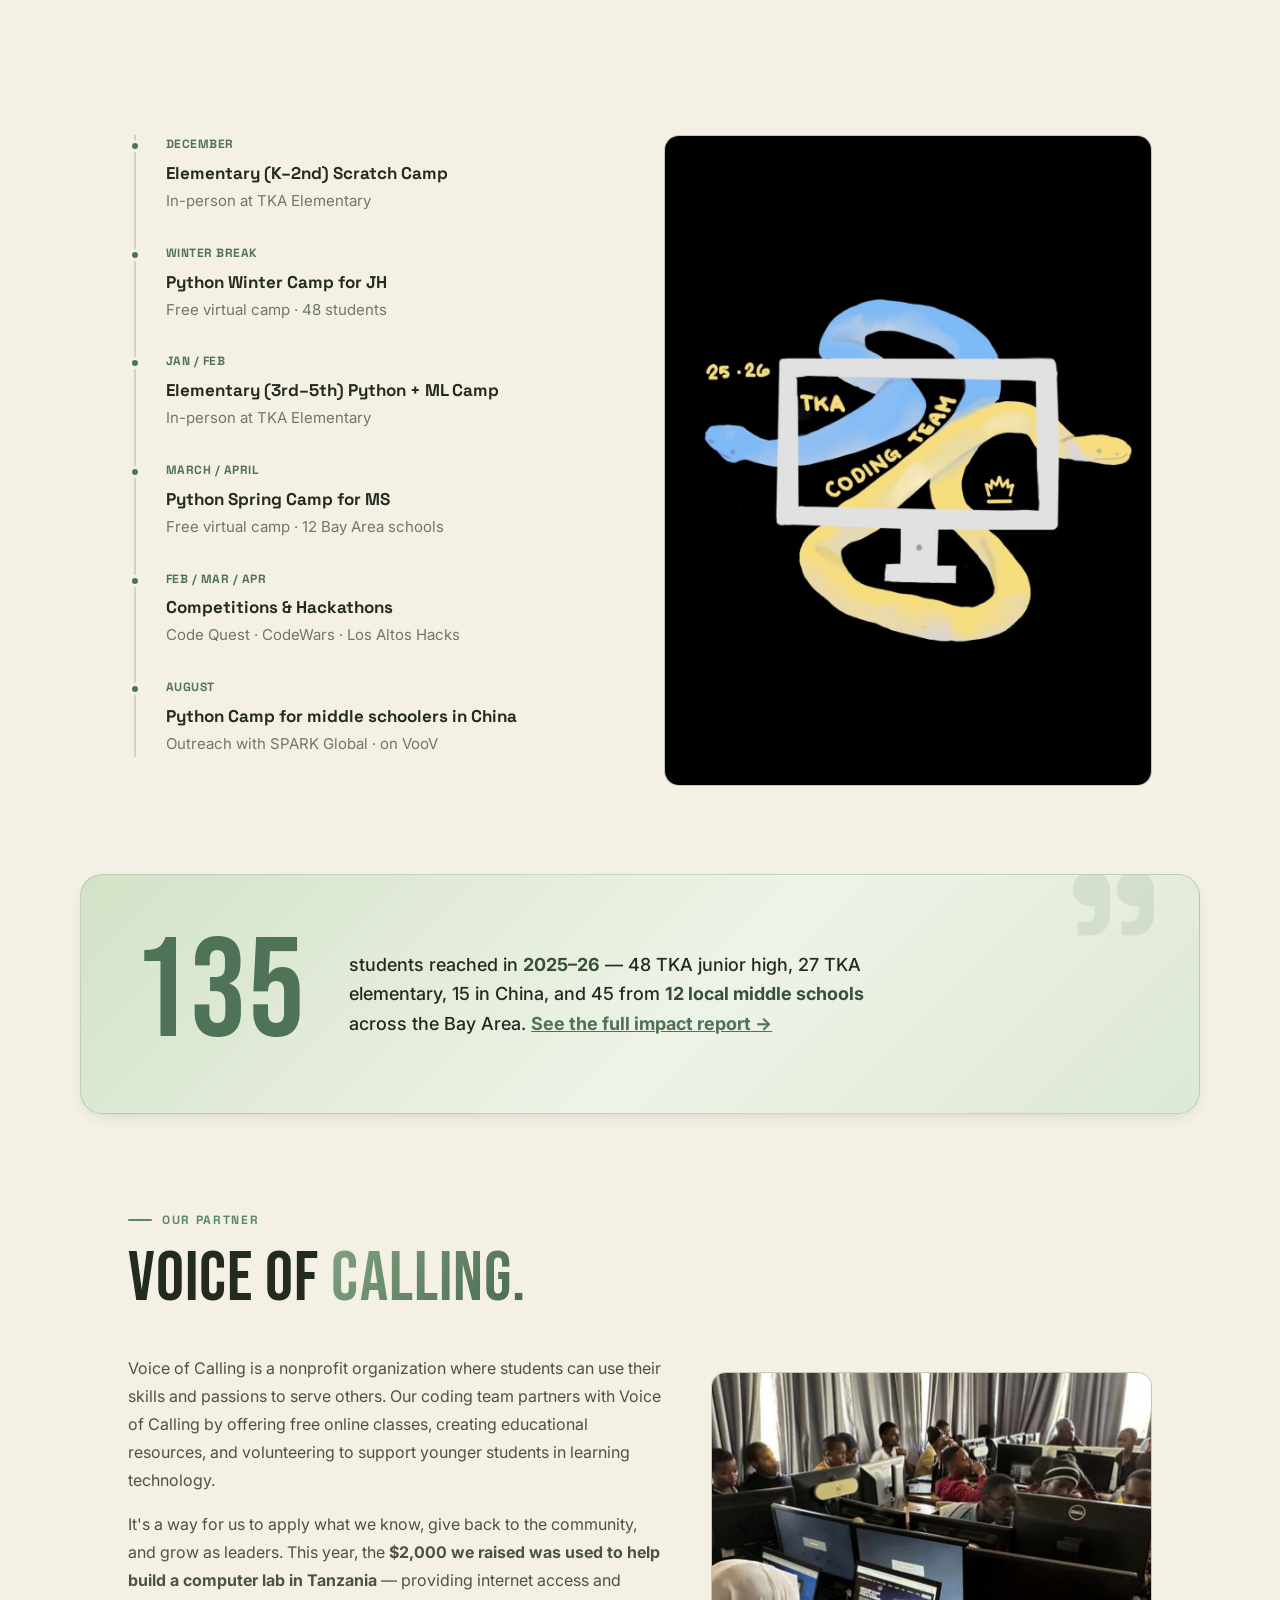
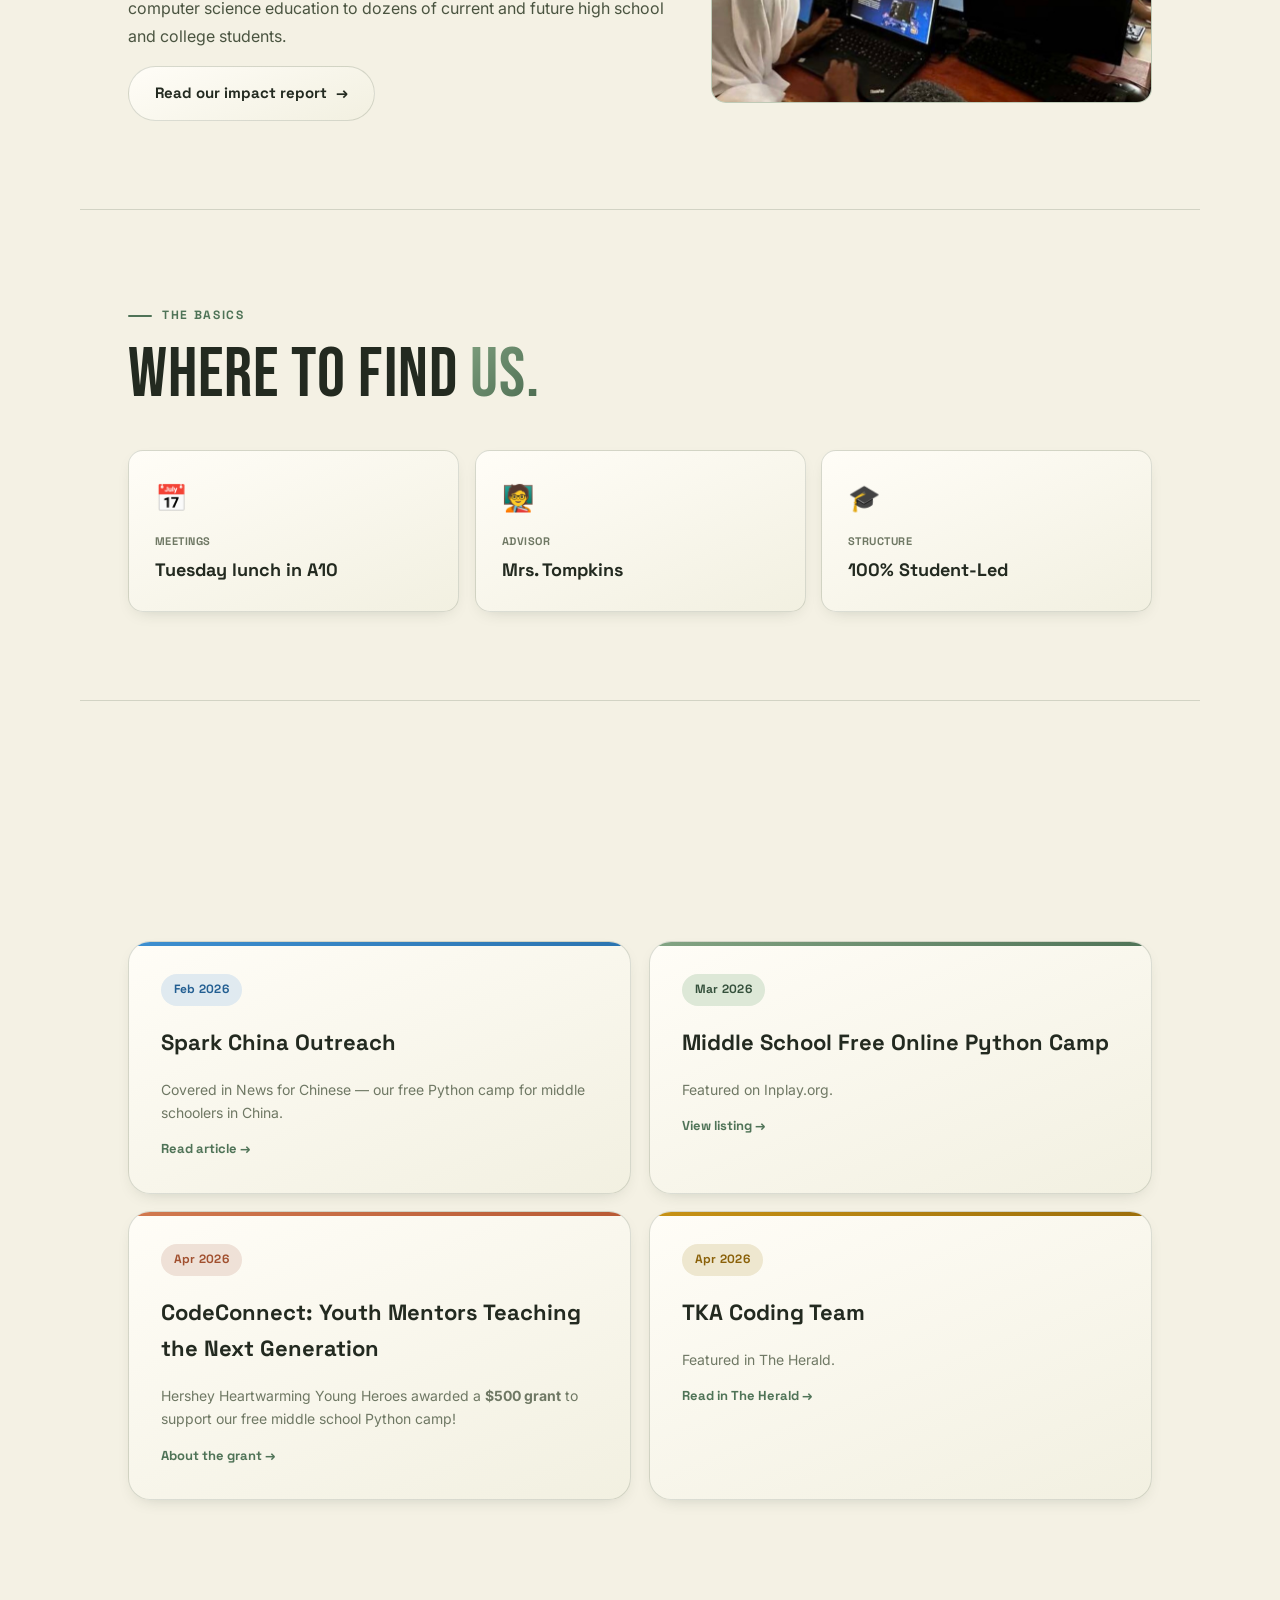
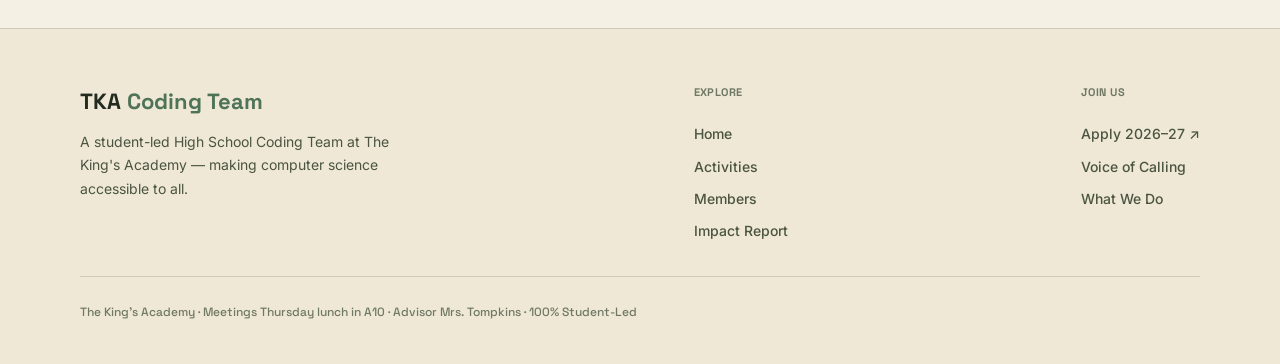
==== commit 8bfbc10c: "Update index.html" ====
--- a/index.html
+++ b/index.html
@@ -134,7 +134,7 @@
 
 <!-- ===================== RECAP PULL BANNER ===================== -->
 <div class="pull-banner fi">
-  <div class="pb-num">126</div>
+  <div class="pb-num">135</div>
   <div class="pb-text">students reached in <strong>2025–26</strong> — 48 TKA junior high, 27 TKA elementary, 15 in China, and 45 from <strong>12 local middle schools</strong> across the Bay Area. <a href="impact.html" style="color:rgba(0,0,0,0.9);text-decoration:underline;">See the full impact report →</a></div>
 </div>
 
